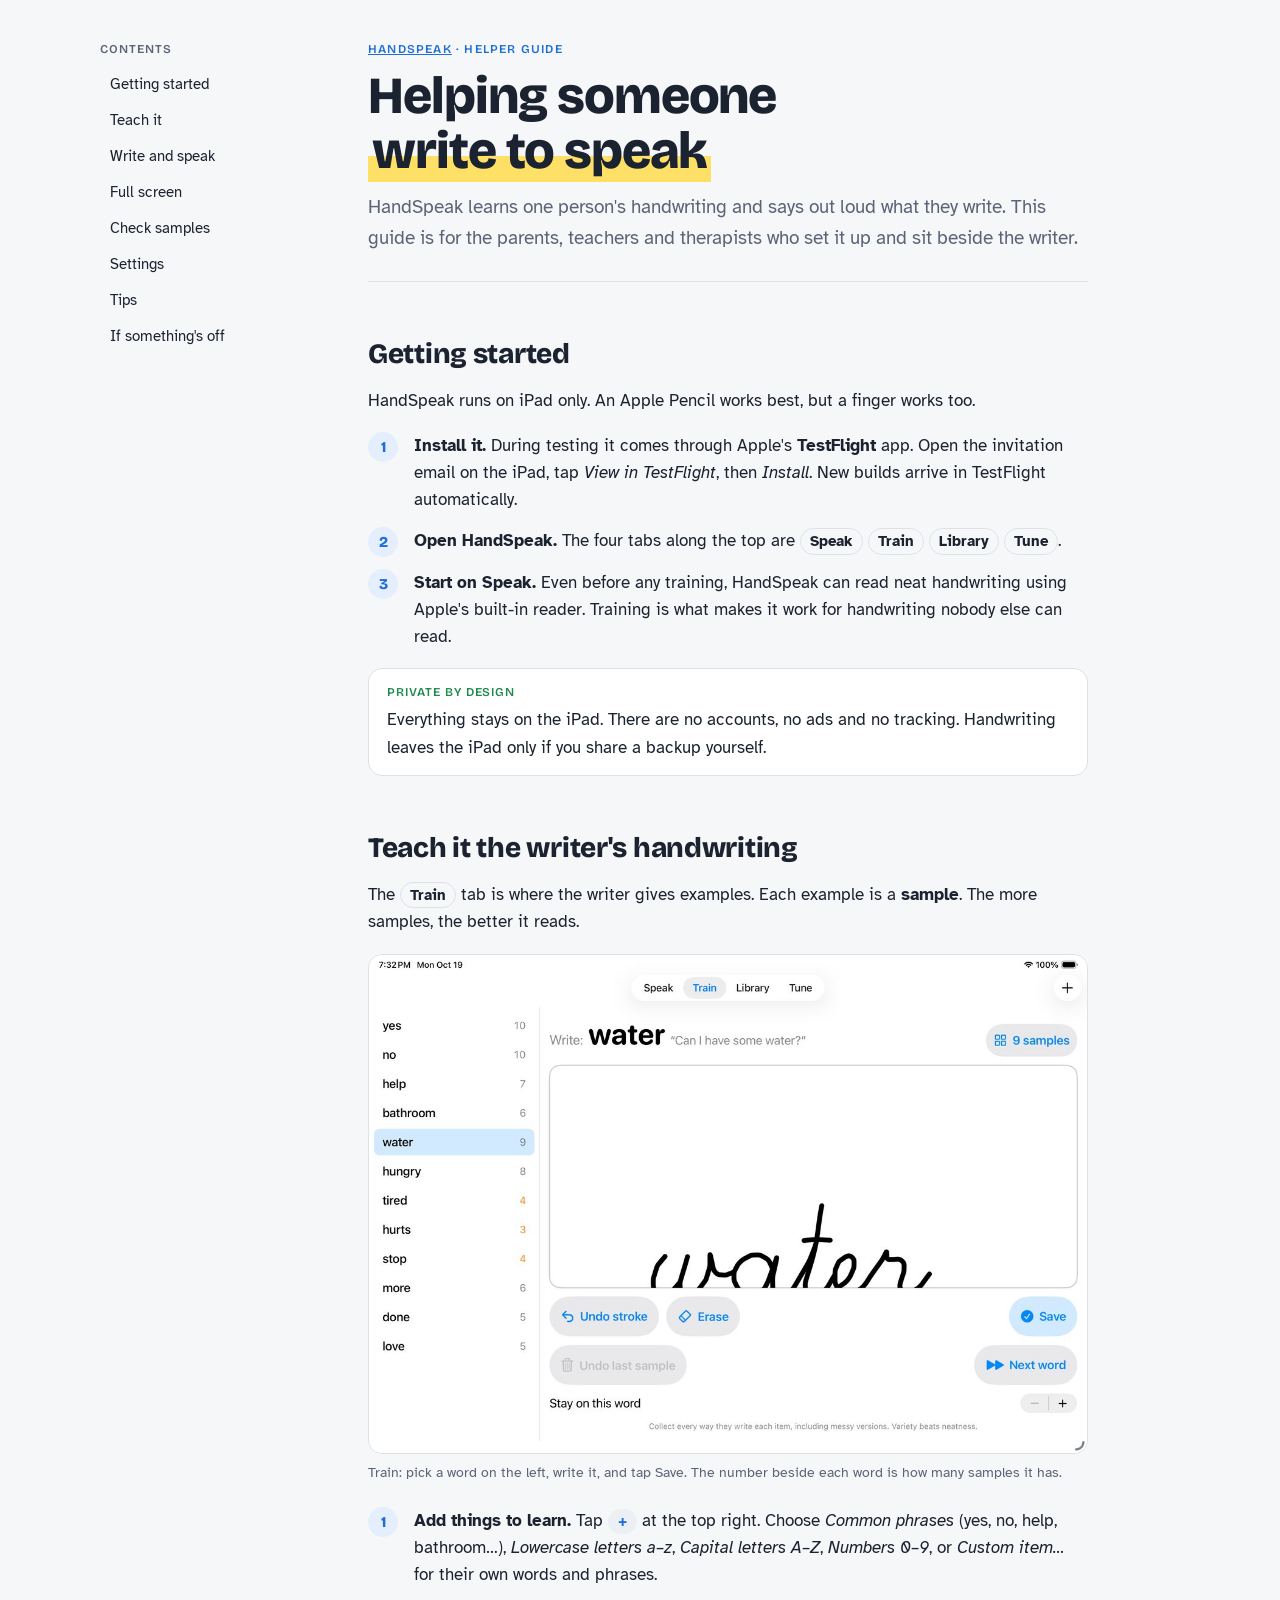
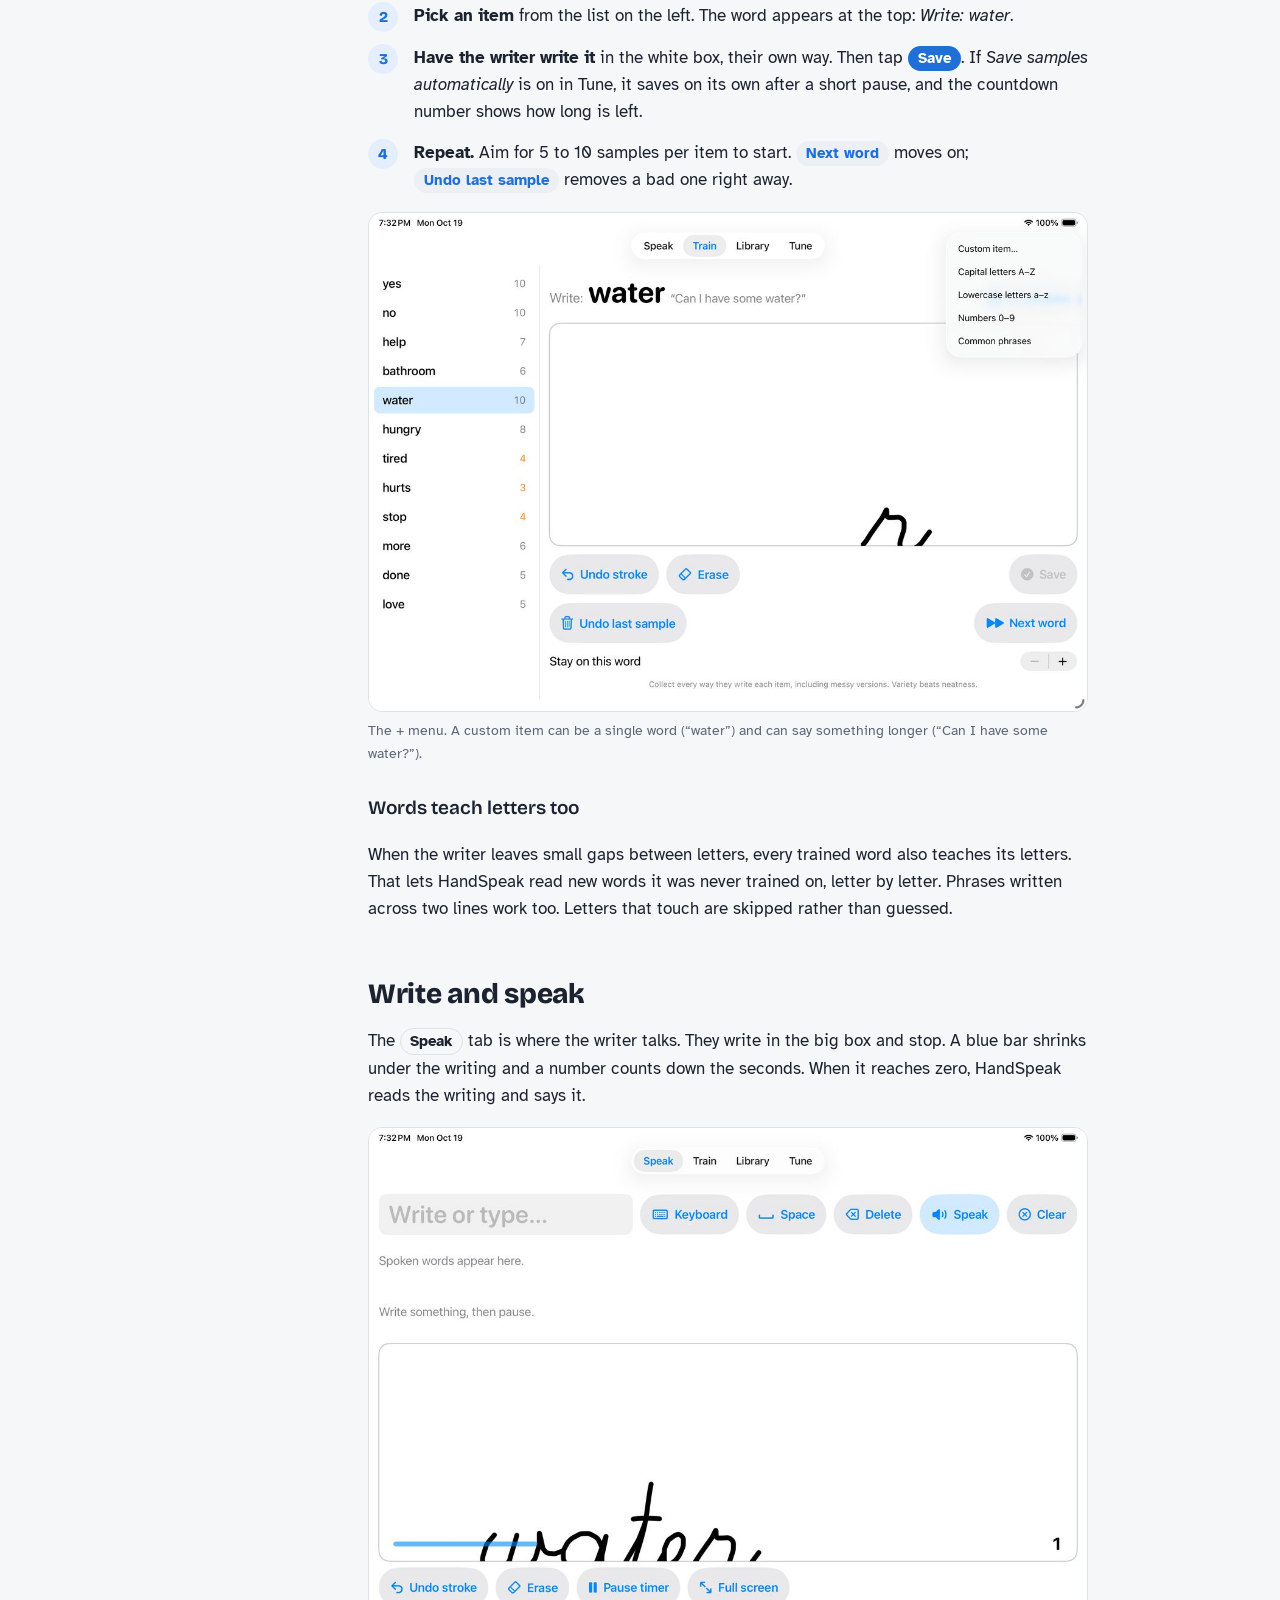
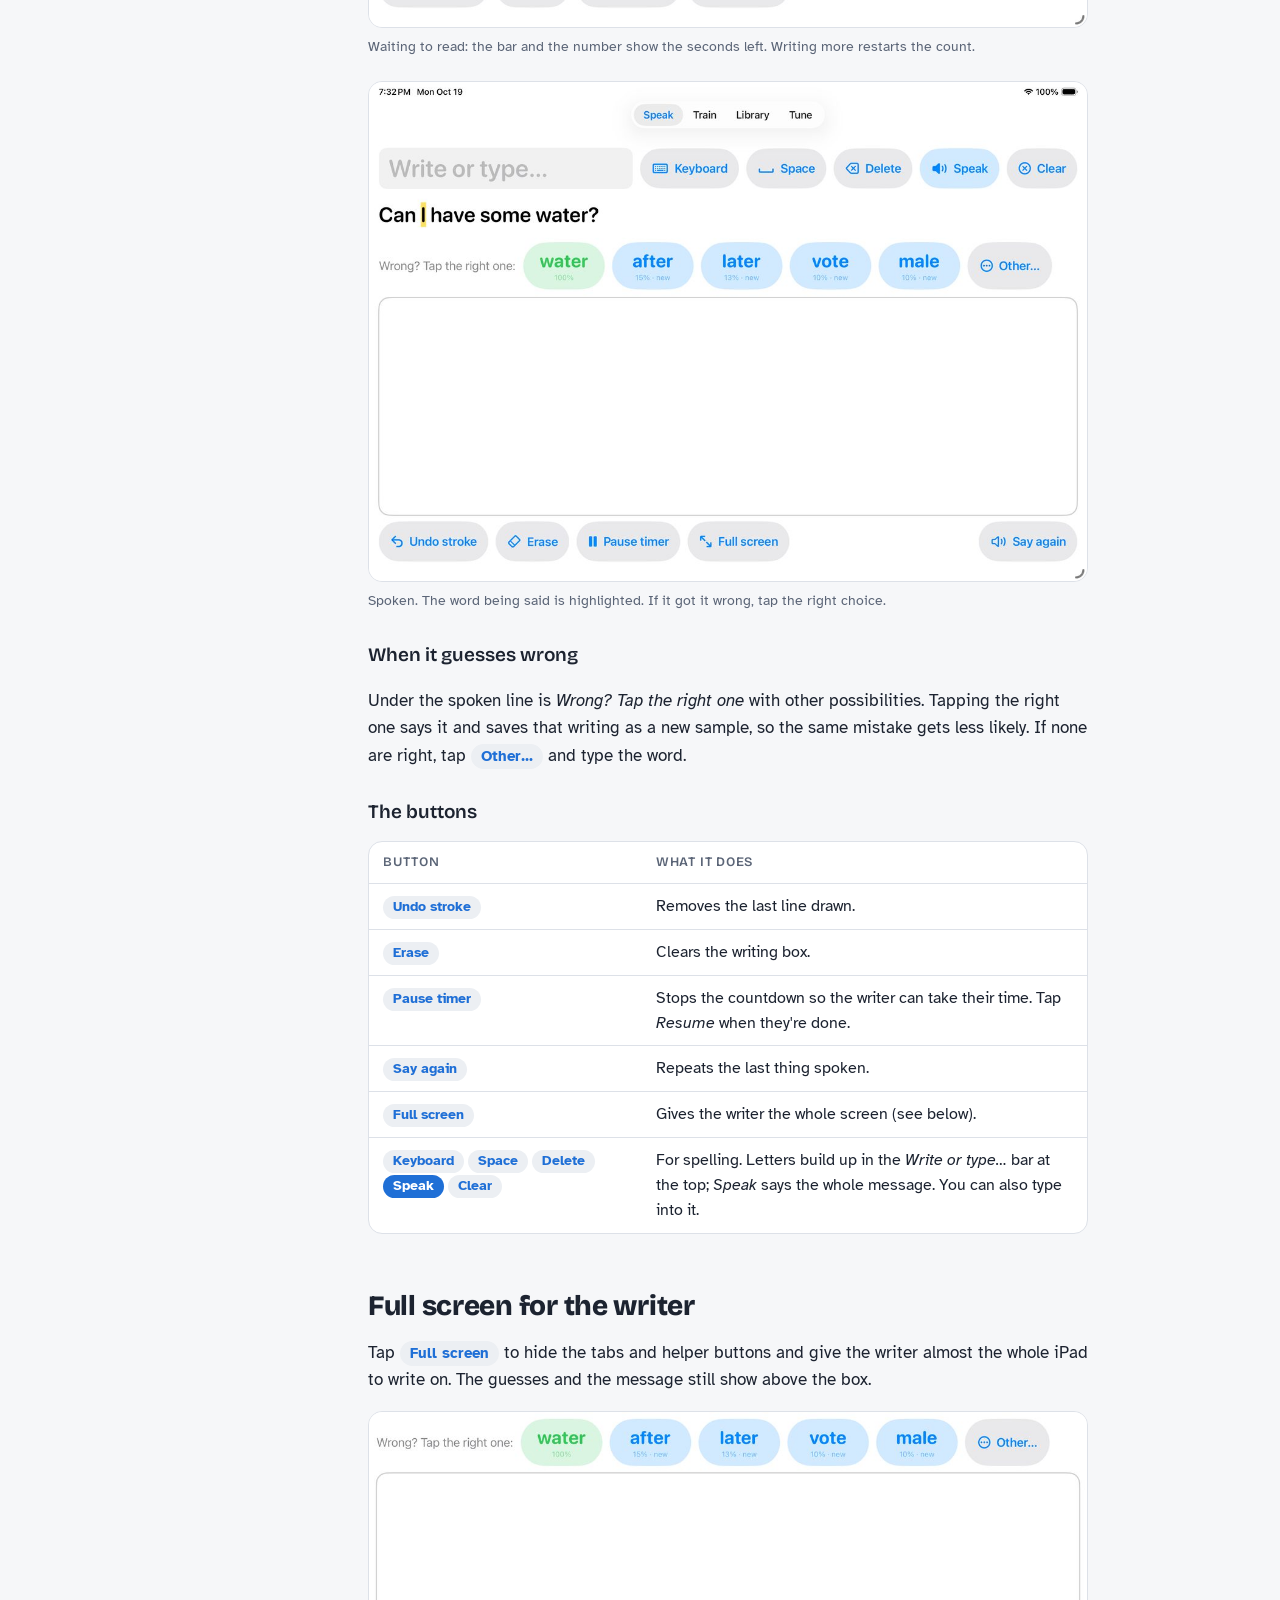
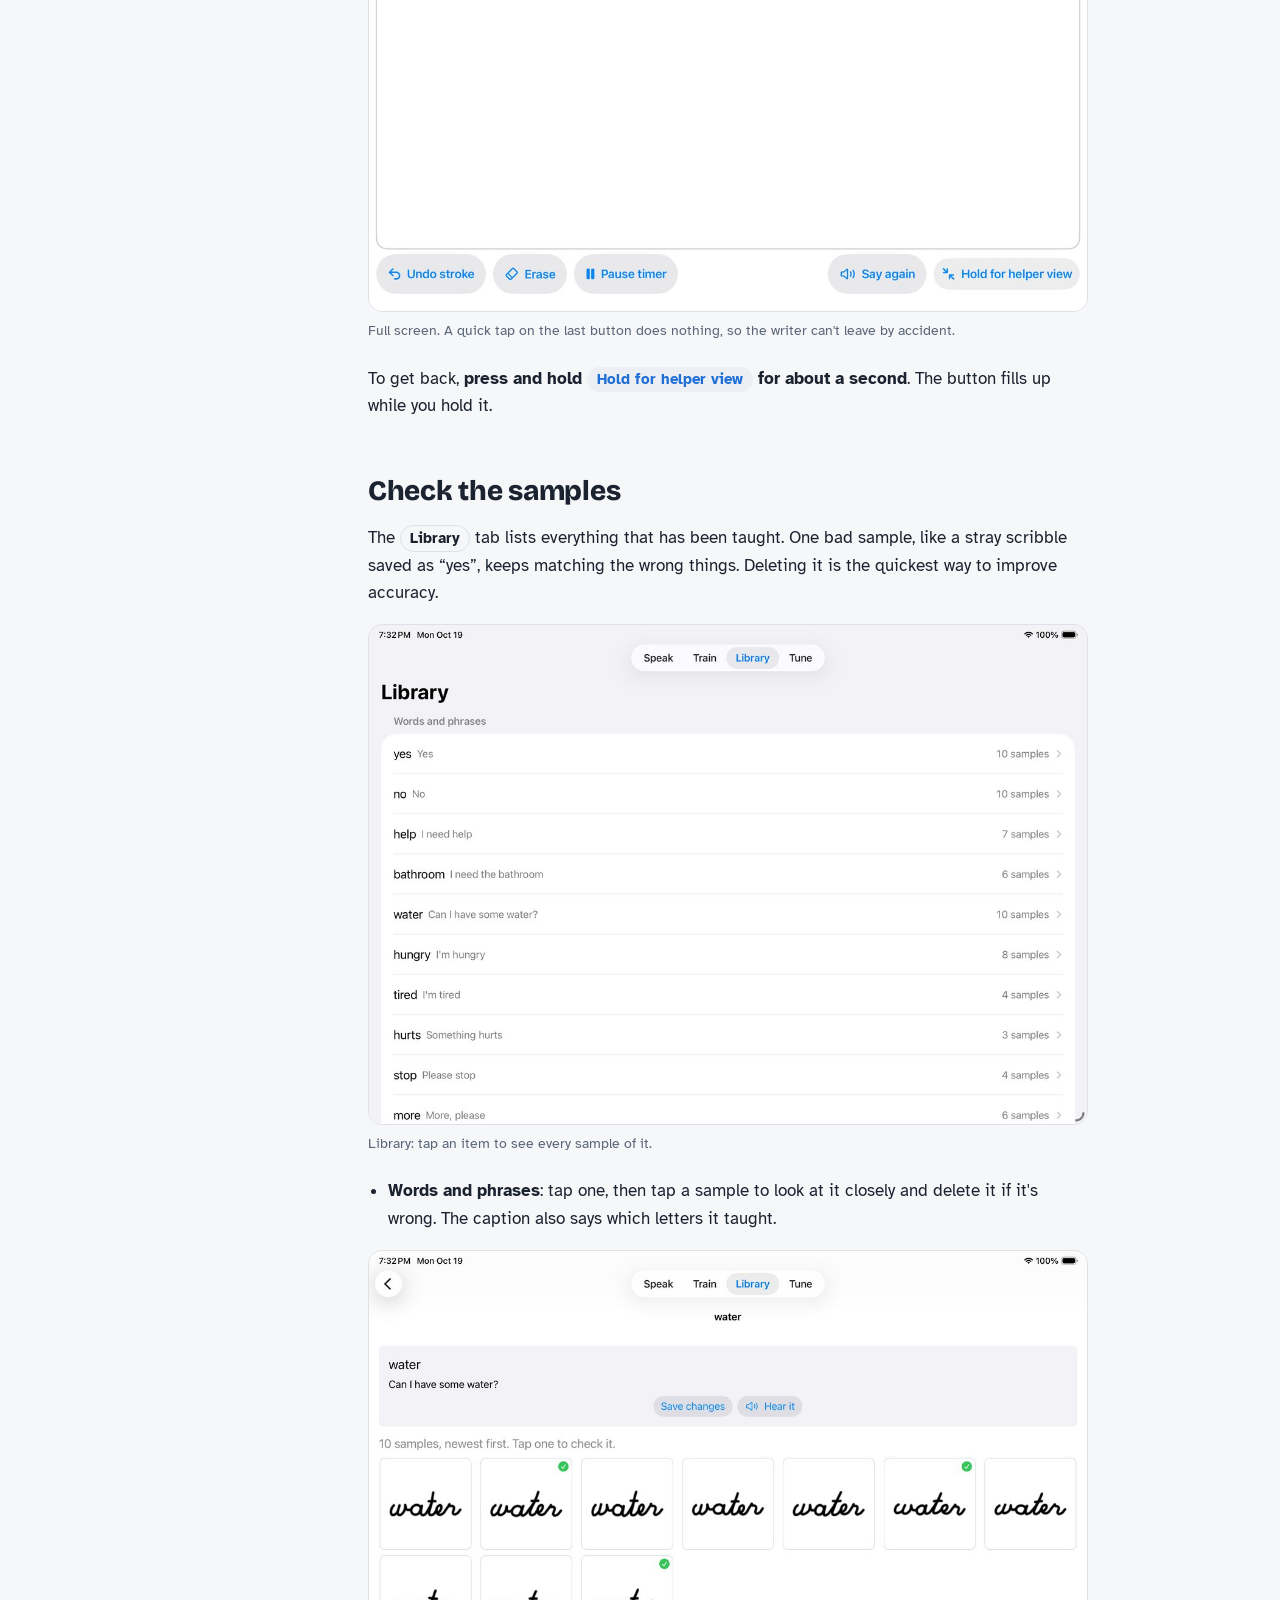
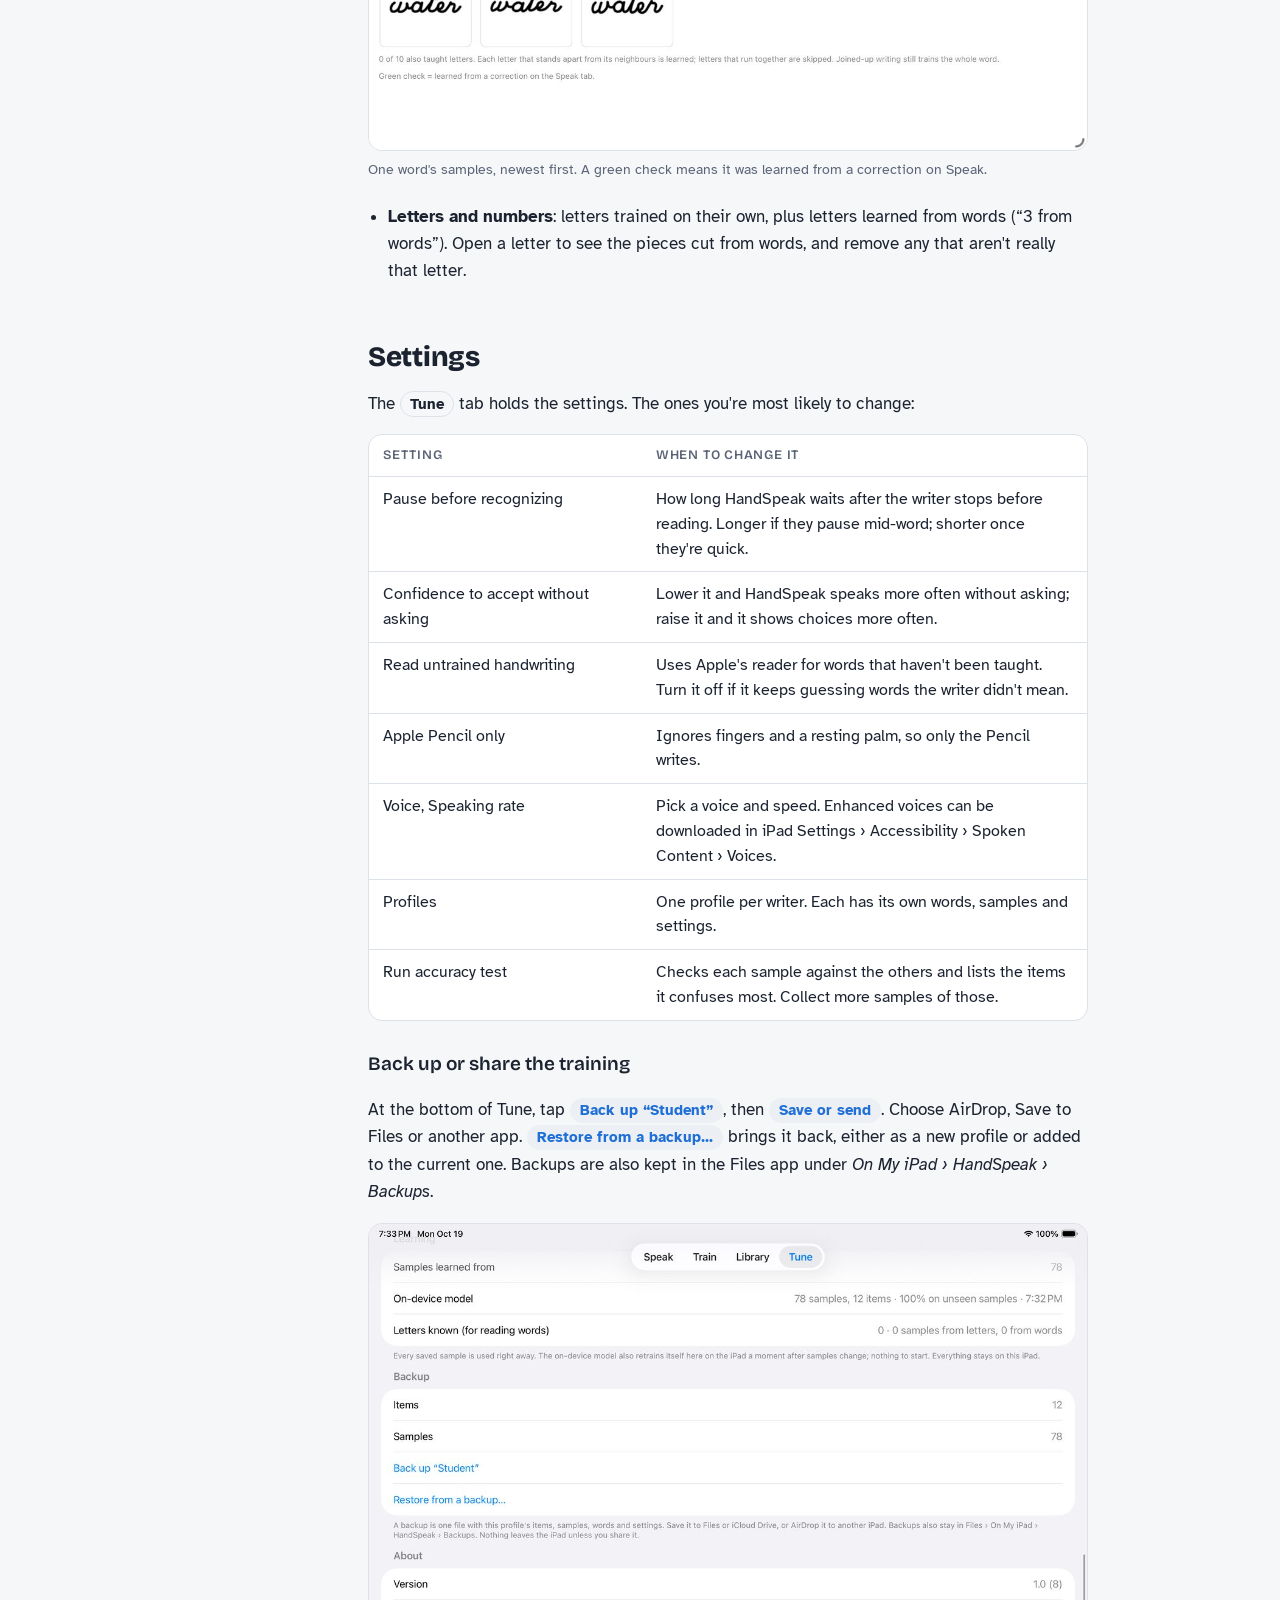
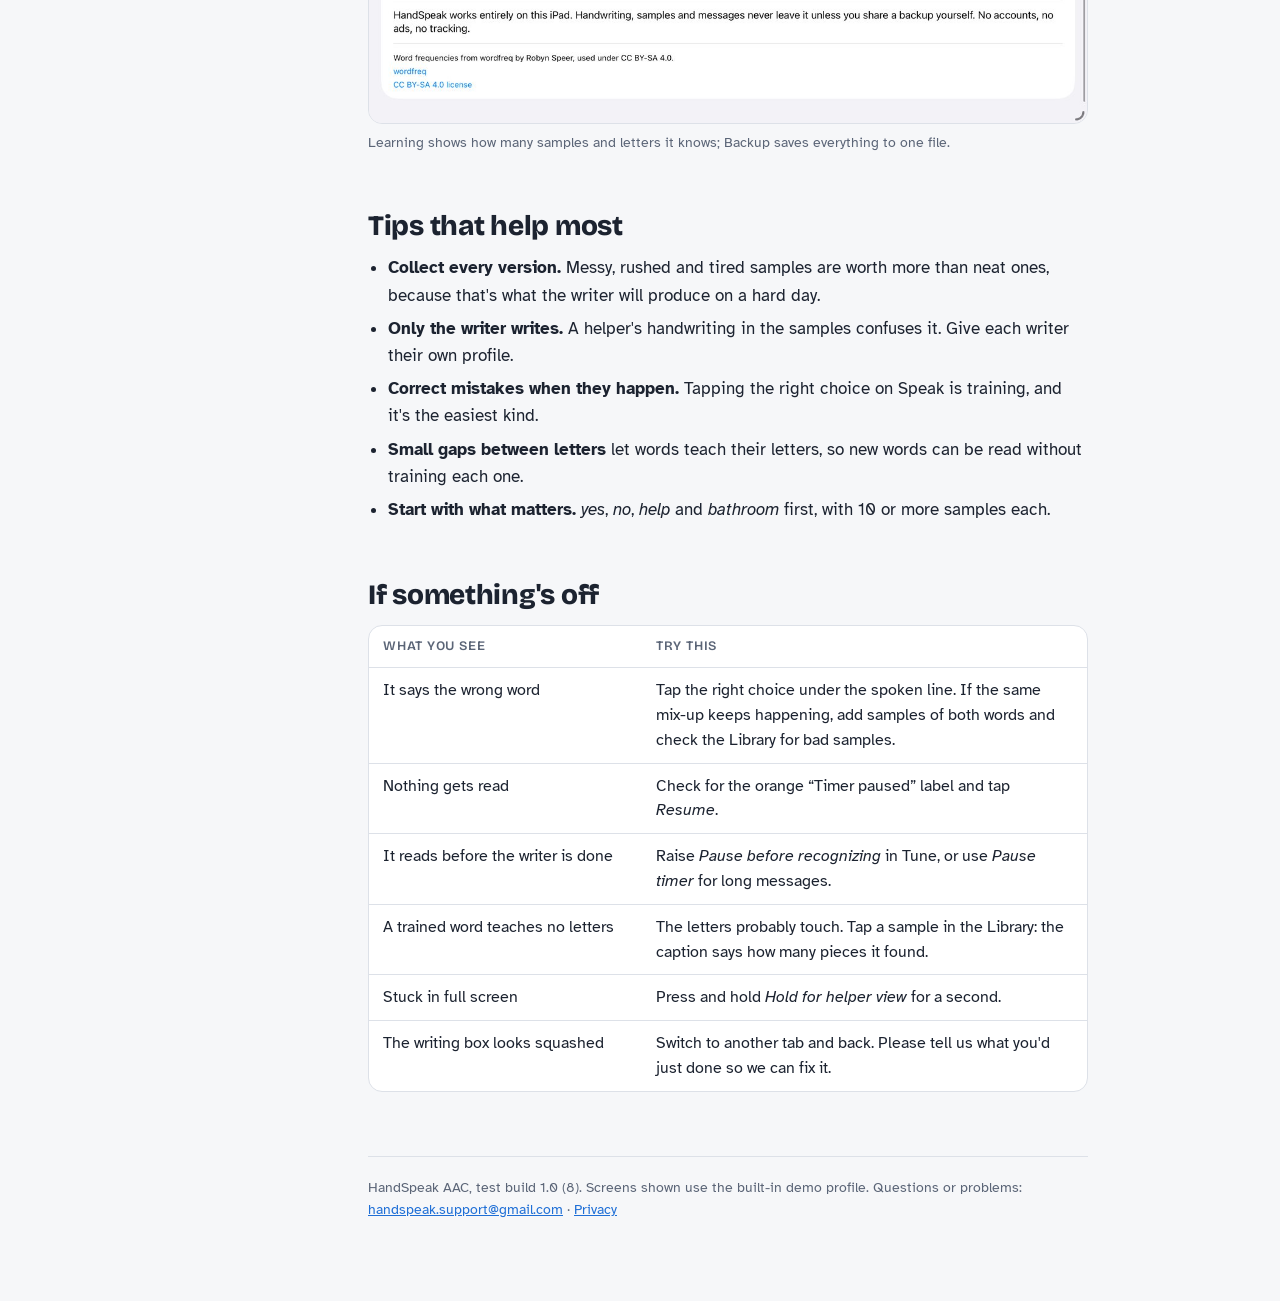
==== guide/index.html @ 8025aebe "Add the helper guide with screenshots Co-Authored-By: Claude Opus 5.5 <noreply@anthropic.com> Claude" ====
<!doctype html>
<html lang="en">
<head>
<meta charset="utf-8">
<meta name="viewport" content="width=device-width, initial-scale=1, viewport-fit=cover">
<title>HandSpeak Helper Guide</title>
<link rel="icon" href="../icon.png">
<link rel="preconnect" href="https://fonts.googleapis.com">
<link rel="preconnect" href="https://fonts.gstatic.com" crossorigin>
<link rel="stylesheet" href="https://fonts.googleapis.com/css2?family=Atkinson+Hyperlegible:ital,wght@0,400;0,700;1,400&family=Bricolage+Grotesque:opsz,wght@12..96,600;12..96,800&display=swap">
<style>
/* Layout: a single reading column with a sticky contents rail on wide screens; screenshots sit full-width inside the column. */
:root {
  --bg: #f6f7f9;
  --surface: #ffffff;
  --fg: #1c2330;
  --muted: #5b6577;
  --line: #dde1e8;
  --accent: #1f6fd6;          /* the app's blue */
  --accent-soft: #e4eefc;
  --mark: #ffe066;            /* the app's word highlight */
  --chip: #eceff3;
  --good: #1f8a4c;
  --font-display: "Bricolage Grotesque", "Avenir Next", system-ui, sans-serif;
  --font-body: "Atkinson Hyperlegible", "Verdana", system-ui, sans-serif;
  color-scheme: light;
}
@media (prefers-color-scheme: dark) {
  :root:not([data-theme="light"]) {
    --bg: #12161d; --surface: #1a2029; --fg: #e8ecf2; --muted: #9aa5b6; --line: #2c3442;
    --accent: #6aa8ff; --accent-soft: #1d2b40; --mark: #8a7414; --chip: #262e3a; --good: #5fcf8e;
    color-scheme: dark;
  }
}
:root[data-theme="dark"] {
  --bg: #12161d; --surface: #1a2029; --fg: #e8ecf2; --muted: #9aa5b6; --line: #2c3442;
  --accent: #6aa8ff; --accent-soft: #1d2b40; --mark: #8a7414; --chip: #262e3a; --good: #5fcf8e;
  color-scheme: dark;
}

*, *::before, *::after { box-sizing: border-box; }
img { max-width: 100%; }
body { margin: 0; background: var(--bg); color: var(--fg); font-family: var(--font-body); font-size: 17px; line-height: 1.6; }
.page { max-width: 1120px; margin: 0 auto; padding-inline: 20px; padding-block: 40px 80px;
  display: grid; grid-template-columns: 220px minmax(0, 1fr); gap: 48px; }
@media (max-width: 860px) { .page { grid-template-columns: minmax(0, 1fr); gap: 24px; padding-block: 24px 60px; } nav.toc { position: static !important; } }

nav.toc { position: sticky; top: calc(env(safe-area-inset-top, 0px) + 24px); align-self: start; font-size: 15px; }
nav.toc p { font-family: var(--font-display); font-weight: 600; text-transform: uppercase; letter-spacing: .08em; font-size: 12px; color: var(--muted); margin: 0 0 8px; }
nav.toc ol { list-style: none; margin: 0; padding: 0; display: grid; gap: 2px; }
nav.toc a { color: var(--fg); text-decoration: none; display: block; padding: 5px 10px; border-radius: 8px; }
nav.toc a:hover, nav.toc a:focus-visible { background: var(--accent-soft); color: var(--accent); outline: none; }
@media (max-width: 860px) { nav.toc ol { display: flex; flex-wrap: wrap; gap: 6px; } nav.toc a { background: var(--chip); } }

main { min-width: 0; max-width: 720px; }
header.hero { padding-bottom: 28px; border-bottom: 1px solid var(--line); margin-bottom: 8px; }
.eyebrow { font-family: var(--font-display); font-weight: 600; text-transform: uppercase; letter-spacing: .1em; font-size: 12px; color: var(--accent); margin: 0; }
h1 { font-family: var(--font-display); font-weight: 800; font-size: clamp(34px, 6vw, 52px); line-height: 1.05; letter-spacing: -0.02em; margin: 10px 0 14px; text-wrap: balance; }
h1 .hl { background: linear-gradient(transparent 58%, var(--mark) 58%); padding: 0 4px; }
.lede { font-size: 19px; color: var(--muted); margin: 0; max-width: 60ch; }
h2 { font-family: var(--font-display); font-weight: 800; font-size: 28px; line-height: 1.15; letter-spacing: -0.01em; margin: 56px 0 12px; text-wrap: balance; scroll-margin-top: 20px; }
h3 { font-family: var(--font-display); font-weight: 600; font-size: 19px; margin: 28px 0 6px; }
p, li { max-width: 66ch; }
a { color: var(--accent); }
strong { font-weight: 700; }

/* App buttons, drawn the way they look on the iPad */
.btn { display: inline-block; font-weight: 700; font-size: .9em; color: var(--accent); background: var(--chip); border-radius: 999px; padding: 1px 10px; white-space: nowrap; line-height: 1.5; }
.btn.blue { background: var(--accent); color: var(--surface); }
.tab { display: inline-block; font-weight: 700; font-size: .9em; border: 1.5px solid var(--line); border-radius: 999px; padding: 0 9px; white-space: nowrap; }

figure { margin: 18px 0 22px; }
figure img { display: block; width: 100%; height: auto; border-radius: 14px; border: 1px solid var(--line); background: var(--surface); }
figcaption { font-size: 14px; color: var(--muted); margin-top: 8px; }

ol.steps { counter-reset: s; list-style: none; padding: 0; margin: 14px 0; display: grid; gap: 14px; }
ol.steps > li { counter-increment: s; position: relative; padding-left: 46px; }
ol.steps > li::before { content: counter(s); position: absolute; left: 0; top: 0; width: 30px; height: 30px; border-radius: 50%;
  background: var(--accent-soft); color: var(--accent); font-family: var(--font-display); font-weight: 800; display: grid; place-items: center; font-size: 15px; }
ul.plain { padding-left: 20px; margin: 10px 0; display: grid; gap: 6px; }

.note { background: var(--surface); border: 1px solid var(--line); border-radius: 14px; padding: 14px 18px; margin: 18px 0; }
.note p { margin: 0; }
.note .label { font-family: var(--font-display); font-weight: 600; font-size: 12px; text-transform: uppercase; letter-spacing: .08em; color: var(--good); display: block; margin-bottom: 4px; }

.table-wrap { overflow-x: auto; margin: 14px 0; border: 1px solid var(--line); border-radius: 14px; background: var(--surface); }
table { border-collapse: collapse; width: 100%; font-size: 15.5px; }
th, td { text-align: left; vertical-align: top; padding: 10px 14px; border-bottom: 1px solid var(--line); }
tr:last-child td { border-bottom: 0; }
th { font-family: var(--font-display); font-weight: 600; font-size: 13px; text-transform: uppercase; letter-spacing: .06em; color: var(--muted); }
td:first-child { width: 38%; }

footer { margin-top: 64px; padding-top: 20px; border-top: 1px solid var(--line); color: var(--muted); font-size: 14px; }
@media (prefers-reduced-motion: no-preference) { html { scroll-behavior: smooth; } }
</style>
</head>
<body>

<div class="page">
  <nav class="toc" aria-label="Contents">
    <p>Contents</p>
    <ol>
      <li><a href="#start">Getting started</a></li>
      <li><a href="#train">Teach it</a></li>
      <li><a href="#speak">Write and speak</a></li>
      <li><a href="#fullscreen">Full screen</a></li>
      <li><a href="#library">Check samples</a></li>
      <li><a href="#tune">Settings</a></li>
      <li><a href="#tips">Tips</a></li>
      <li><a href="#help">If something's off</a></li>
    </ol>
  </nav>

  <main>
    <header class="hero">
      <p class="eyebrow"><a href="../index.html">HandSpeak</a> · Helper guide</p>
      <h1>Helping someone <span class="hl">write to speak</span></h1>
      <p class="lede">HandSpeak learns one person's handwriting and says out loud what they write. This guide is for the parents, teachers and therapists who set it up and sit beside the writer.</p>
    </header>

    <section id="start">
      <h2>Getting started</h2>
      <p>HandSpeak runs on iPad only. An Apple Pencil works best, but a finger works too.</p>
      <ol class="steps">
        <li><strong>Install it.</strong> During testing it comes through Apple's <strong>TestFlight</strong> app. Open the invitation email on the iPad, tap <em>View in TestFlight</em>, then <em>Install</em>. New builds arrive in TestFlight automatically.</li>
        <li><strong>Open HandSpeak.</strong> The four tabs along the top are <span class="tab">Speak</span> <span class="tab">Train</span> <span class="tab">Library</span> <span class="tab">Tune</span>.</li>
        <li><strong>Start on Speak.</strong> Even before any training, HandSpeak can read neat handwriting using Apple's built-in reader. Training is what makes it work for handwriting nobody else can read.</li>
      </ol>
      <div class="note"><span class="label">Private by design</span><p>Everything stays on the iPad. There are no accounts, no ads and no tracking. Handwriting leaves the iPad only if you share a backup yourself.</p></div>
    </section>

    <section id="train">
      <h2>Teach it the writer's handwriting</h2>
      <p>The <span class="tab">Train</span> tab is where the writer gives examples. Each example is a <strong>sample</strong>. The more samples, the better it reads.</p>
      <figure>
        <img src="img/train.jpg" alt="The Train tab: a list of words on the left with sample counts, and a writing area showing the word water written in cursive." width="1180" height="820">
        <figcaption>Train: pick a word on the left, write it, and tap Save. The number beside each word is how many samples it has.</figcaption>
      </figure>
      <ol class="steps">
        <li><strong>Add things to learn.</strong> Tap <span class="btn">+</span> at the top right. Choose <em>Common phrases</em> (yes, no, help, bathroom…), <em>Lowercase letters a–z</em>, <em>Capital letters A–Z</em>, <em>Numbers 0–9</em>, or <em>Custom item…</em> for their own words and phrases.</li>
        <li><strong>Pick an item</strong> from the list on the left. The word appears at the top: <em>Write: water</em>.</li>
        <li><strong>Have the writer write it</strong> in the white box, their own way. Then tap <span class="btn blue">Save</span>. If <em>Save samples automatically</em> is on in Tune, it saves on its own after a short pause, and the countdown number shows how long is left.</li>
        <li><strong>Repeat.</strong> Aim for 5 to 10 samples per item to start. <span class="btn">Next word</span> moves on; <span class="btn">Undo last sample</span> removes a bad one right away.</li>
      </ol>
      <figure>
        <img src="img/train-add.jpg" alt="The add menu open with Custom item, Capital letters, Lowercase letters, Numbers 0–9 and Common phrases." width="1180" height="820">
        <figcaption>The + menu. A custom item can be a single word (“water”) and can say something longer (“Can I have some water?”).</figcaption>
      </figure>
      <h3>Words teach letters too</h3>
      <p>When the writer leaves small gaps between letters, every trained word also teaches its letters. That lets HandSpeak read new words it was never trained on, letter by letter. Phrases written across two lines work too. Letters that touch are skipped rather than guessed.</p>
    </section>

    <section id="speak">
      <h2>Write and speak</h2>
      <p>The <span class="tab">Speak</span> tab is where the writer talks. They write in the big box and stop. A blue bar shrinks under the writing and a number counts down the seconds. When it reaches zero, HandSpeak reads the writing and says it.</p>
      <figure>
        <img src="img/speak-writing.jpg" alt="The Speak tab with the word water written in the box, a shrinking blue bar and the number 1 counting down." width="1180" height="820">
        <figcaption>Waiting to read: the bar and the number show the seconds left. Writing more restarts the count.</figcaption>
      </figure>
      <figure>
        <img src="img/speak-spoken.jpg" alt="After reading: Can I have some water? is shown with have highlighted as it is spoken, and a row of choices: water, after, later, vote, male, Other." width="1180" height="820">
        <figcaption>Spoken. The word being said is highlighted. If it got it wrong, tap the right choice.</figcaption>
      </figure>
      <h3>When it guesses wrong</h3>
      <p>Under the spoken line is <em>Wrong? Tap the right one</em> with other possibilities. Tapping the right one says it and saves that writing as a new sample, so the same mistake gets less likely. If none are right, tap <span class="btn">Other…</span> and type the word.</p>
      <h3>The buttons</h3>
      <div class="table-wrap">
        <table>
          <thead><tr><th>Button</th><th>What it does</th></tr></thead>
          <tbody>
            <tr><td><span class="btn">Undo stroke</span></td><td>Removes the last line drawn.</td></tr>
            <tr><td><span class="btn">Erase</span></td><td>Clears the writing box.</td></tr>
            <tr><td><span class="btn">Pause timer</span></td><td>Stops the countdown so the writer can take their time. Tap <em>Resume</em> when they're done.</td></tr>
            <tr><td><span class="btn">Say again</span></td><td>Repeats the last thing spoken.</td></tr>
            <tr><td><span class="btn">Full screen</span></td><td>Gives the writer the whole screen (see below).</td></tr>
            <tr><td><span class="btn">Keyboard</span> <span class="btn">Space</span> <span class="btn">Delete</span> <span class="btn blue">Speak</span> <span class="btn">Clear</span></td><td>For spelling. Letters build up in the <em>Write or type…</em> bar at the top; <em>Speak</em> says the whole message. You can also type into it.</td></tr>
          </tbody>
        </table>
      </div>
    </section>

    <section id="fullscreen">
      <h2>Full screen for the writer</h2>
      <p>Tap <span class="btn">Full screen</span> to hide the tabs and helper buttons and give the writer almost the whole iPad to write on. The guesses and the message still show above the box.</p>
      <figure>
        <img src="img/full-screen.jpg" alt="Full screen: a large empty writing area with Undo stroke, Erase, Pause timer, Say again and Hold for helper view buttons below." width="1180" height="820">
        <figcaption>Full screen. A quick tap on the last button does nothing, so the writer can't leave by accident.</figcaption>
      </figure>
      <p>To get back, <strong>press and hold <span class="btn">Hold for helper view</span> for about a second</strong>. The button fills up while you hold it.</p>
    </section>

    <section id="library">
      <h2>Check the samples</h2>
      <p>The <span class="tab">Library</span> tab lists everything that has been taught. One bad sample, like a stray scribble saved as “yes”, keeps matching the wrong things. Deleting it is the quickest way to improve accuracy.</p>
      <figure>
        <img src="img/library.jpg" alt="The Library tab listing words and phrases with their sample counts." width="1180" height="820">
        <figcaption>Library: tap an item to see every sample of it.</figcaption>
      </figure>
      <ul class="plain">
        <li><strong>Words and phrases</strong>: tap one, then tap a sample to look at it closely and delete it if it's wrong. The caption also says which letters it taught.</li>
      </ul>
      <figure>
        <img src="img/library-word.jpg" alt="The samples of water: nine handwritten copies in a grid, two marked with a green check." width="1180" height="820">
        <figcaption>One word's samples, newest first. A green check means it was learned from a correction on Speak.</figcaption>
      </figure>
      <ul class="plain">
        <li><strong>Letters and numbers</strong>: letters trained on their own, plus letters learned from words (“3 from words”). Open a letter to see the pieces cut from words, and remove any that aren't really that letter.</li>
      </ul>
    </section>

    <section id="tune">
      <h2>Settings</h2>
      <p>The <span class="tab">Tune</span> tab holds the settings. The ones you're most likely to change:</p>
      <div class="table-wrap">
        <table>
          <thead><tr><th>Setting</th><th>When to change it</th></tr></thead>
          <tbody>
            <tr><td>Pause before recognizing</td><td>How long HandSpeak waits after the writer stops before reading. Longer if they pause mid-word; shorter once they're quick.</td></tr>
            <tr><td>Confidence to accept without asking</td><td>Lower it and HandSpeak speaks more often without asking; raise it and it shows choices more often.</td></tr>
            <tr><td>Read untrained handwriting</td><td>Uses Apple's reader for words that haven't been taught. Turn it off if it keeps guessing words the writer didn't mean.</td></tr>
            <tr><td>Apple Pencil only</td><td>Ignores fingers and a resting palm, so only the Pencil writes.</td></tr>
            <tr><td>Voice, Speaking rate</td><td>Pick a voice and speed. Enhanced voices can be downloaded in iPad Settings › Accessibility › Spoken Content › Voices.</td></tr>
            <tr><td>Profiles</td><td>One profile per writer. Each has its own words, samples and settings.</td></tr>
            <tr><td>Run accuracy test</td><td>Checks each sample against the others and lists the items it confuses most. Collect more samples of those.</td></tr>
          </tbody>
        </table>
      </div>
      <h3>Back up or share the training</h3>
      <p>At the bottom of Tune, tap <span class="btn">Back up “Student”</span>, then <span class="btn">Save or send</span>. Choose AirDrop, Save to Files or another app. <span class="btn">Restore from a backup…</span> brings it back, either as a new profile or added to the current one. Backups are also kept in the Files app under <em>On My iPad › HandSpeak › Backups</em>.</p>
      <figure>
        <img src="img/tune-backup.jpg" alt="The Tune tab scrolled to Learning, Backup and About sections, with Back up Student and Restore from a backup." width="1180" height="820">
        <figcaption>Learning shows how many samples and letters it knows; Backup saves everything to one file.</figcaption>
      </figure>
    </section>

    <section id="tips">
      <h2>Tips that help most</h2>
      <ul class="plain">
        <li><strong>Collect every version.</strong> Messy, rushed and tired samples are worth more than neat ones, because that's what the writer will produce on a hard day.</li>
        <li><strong>Only the writer writes.</strong> A helper's handwriting in the samples confuses it. Give each writer their own profile.</li>
        <li><strong>Correct mistakes when they happen.</strong> Tapping the right choice on Speak is training, and it's the easiest kind.</li>
        <li><strong>Small gaps between letters</strong> let words teach their letters, so new words can be read without training each one.</li>
        <li><strong>Start with what matters.</strong> <em>yes</em>, <em>no</em>, <em>help</em> and <em>bathroom</em> first, with 10 or more samples each.</li>
      </ul>
    </section>

    <section id="help">
      <h2>If something's off</h2>
      <div class="table-wrap">
        <table>
          <thead><tr><th>What you see</th><th>Try this</th></tr></thead>
          <tbody>
            <tr><td>It says the wrong word</td><td>Tap the right choice under the spoken line. If the same mix-up keeps happening, add samples of both words and check the Library for bad samples.</td></tr>
            <tr><td>Nothing gets read</td><td>Check for the orange “Timer paused” label and tap <em>Resume</em>.</td></tr>
            <tr><td>It reads before the writer is done</td><td>Raise <em>Pause before recognizing</em> in Tune, or use <em>Pause timer</em> for long messages.</td></tr>
            <tr><td>A trained word teaches no letters</td><td>The letters probably touch. Tap a sample in the Library: the caption says how many pieces it found.</td></tr>
            <tr><td>Stuck in full screen</td><td>Press and hold <em>Hold for helper view</em> for a second.</td></tr>
            <tr><td>The writing box looks squashed</td><td>Switch to another tab and back. Please tell us what you'd just done so we can fix it.</td></tr>
          </tbody>
        </table>
      </div>
    </section>

    <footer>
      HandSpeak AAC, test build 1.0 (8). Screens shown use the built-in demo profile. Questions or problems: <a href="mailto:handspeak.support@gmail.com">handspeak.support@gmail.com</a> · <a href="../privacy.html">Privacy</a>
    </footer>
  </main>
</div>

</body>
</html>
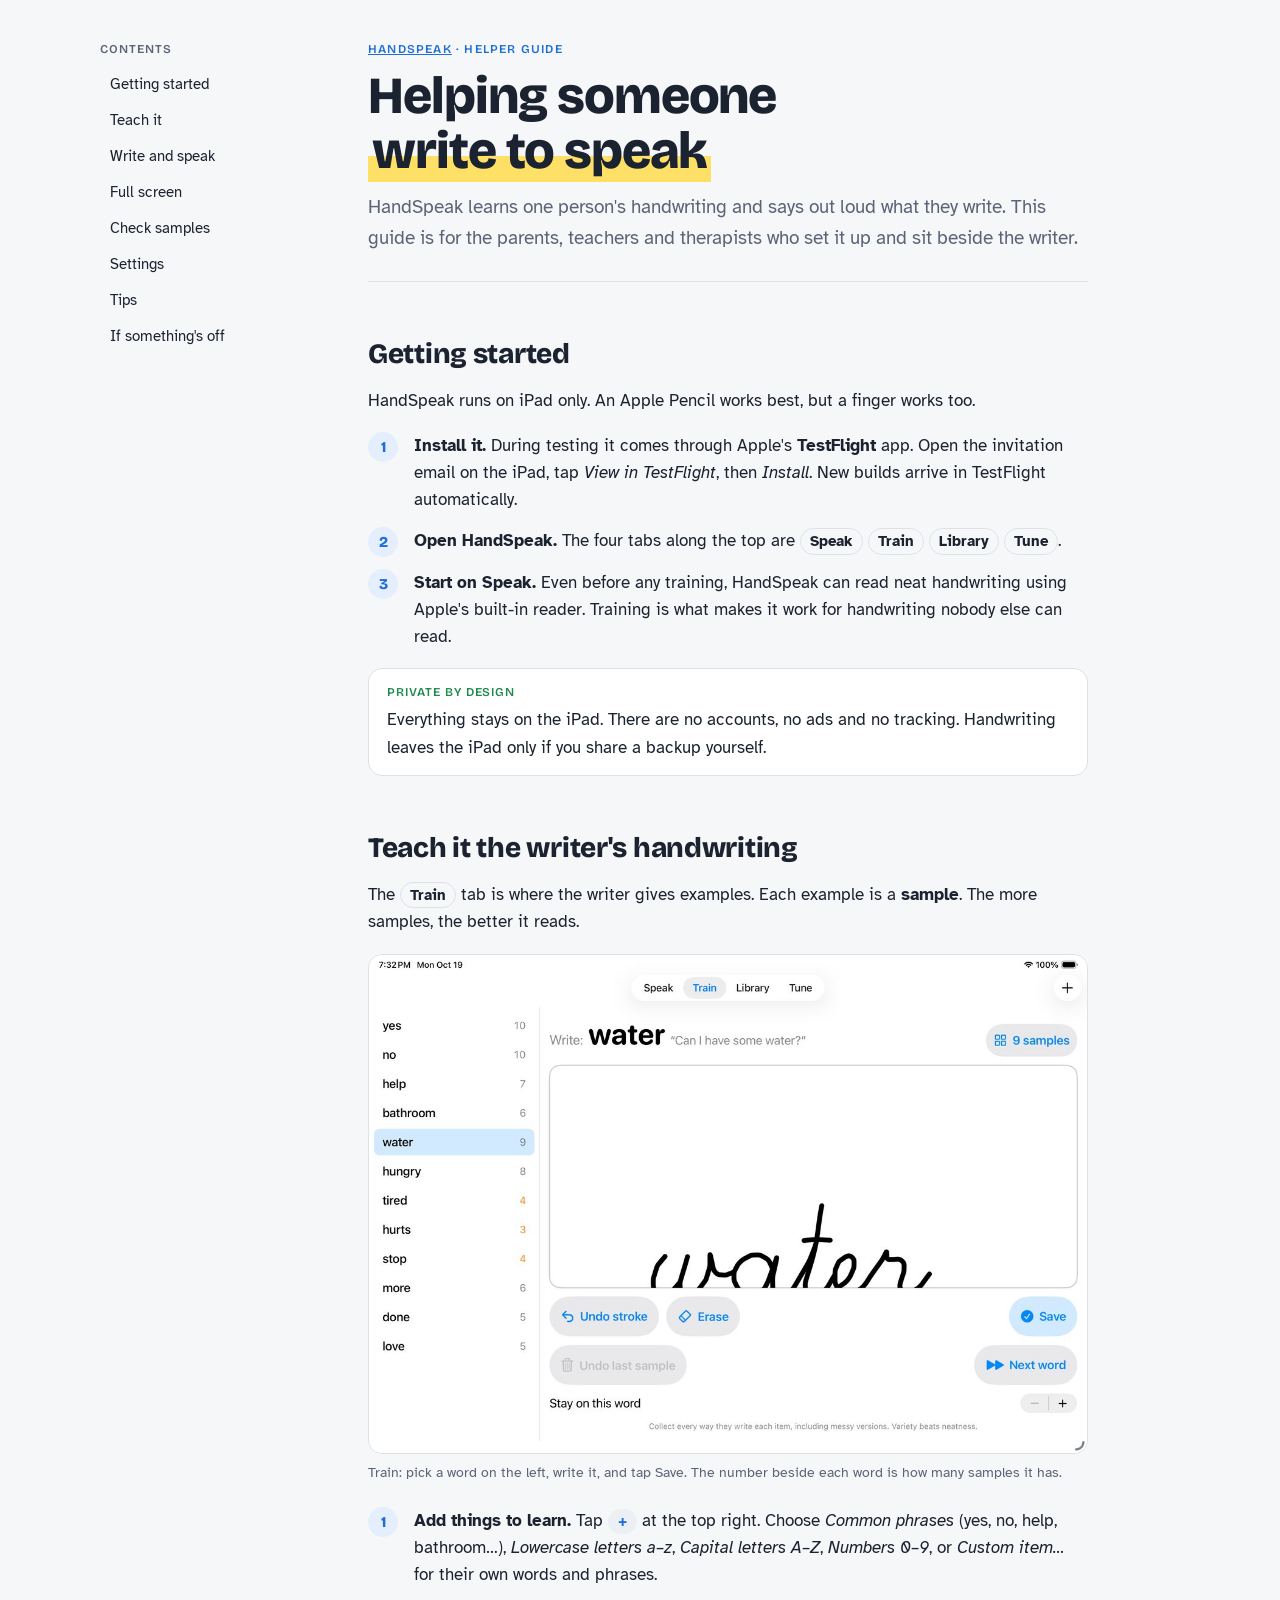
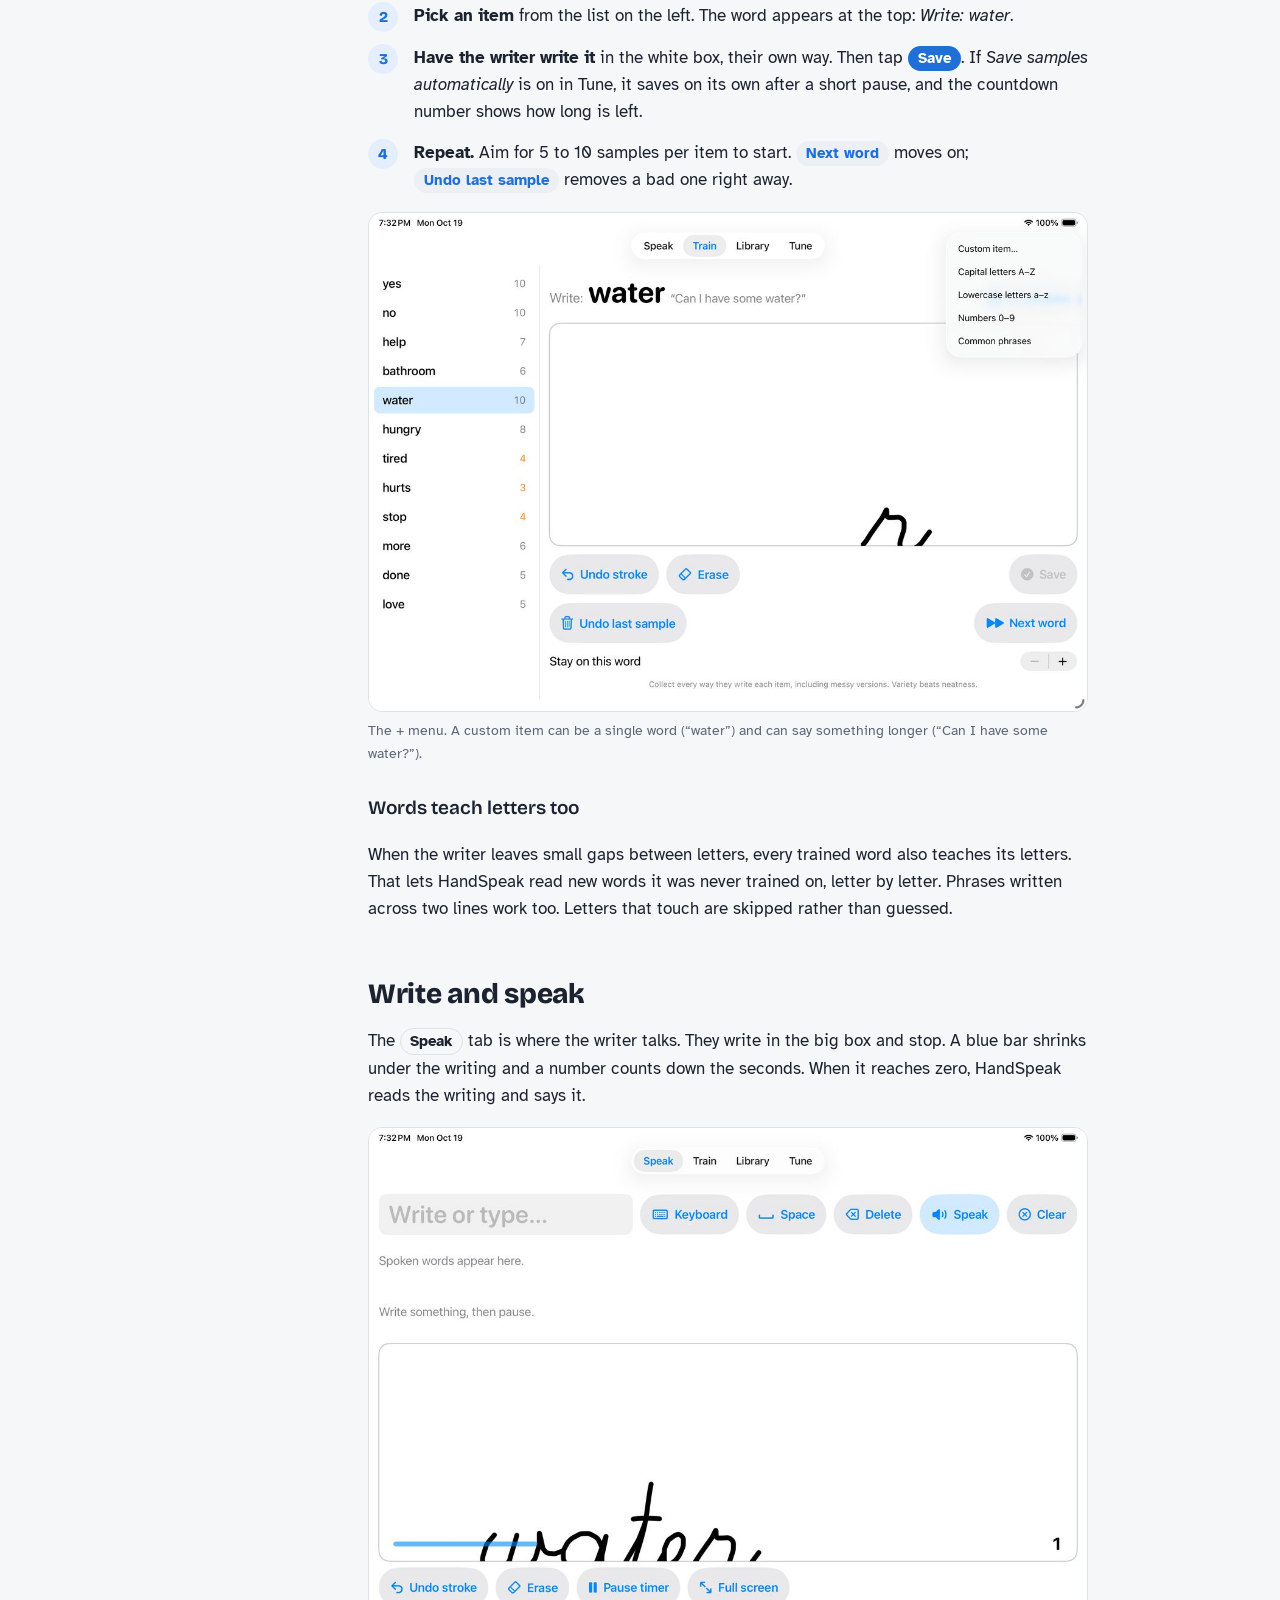
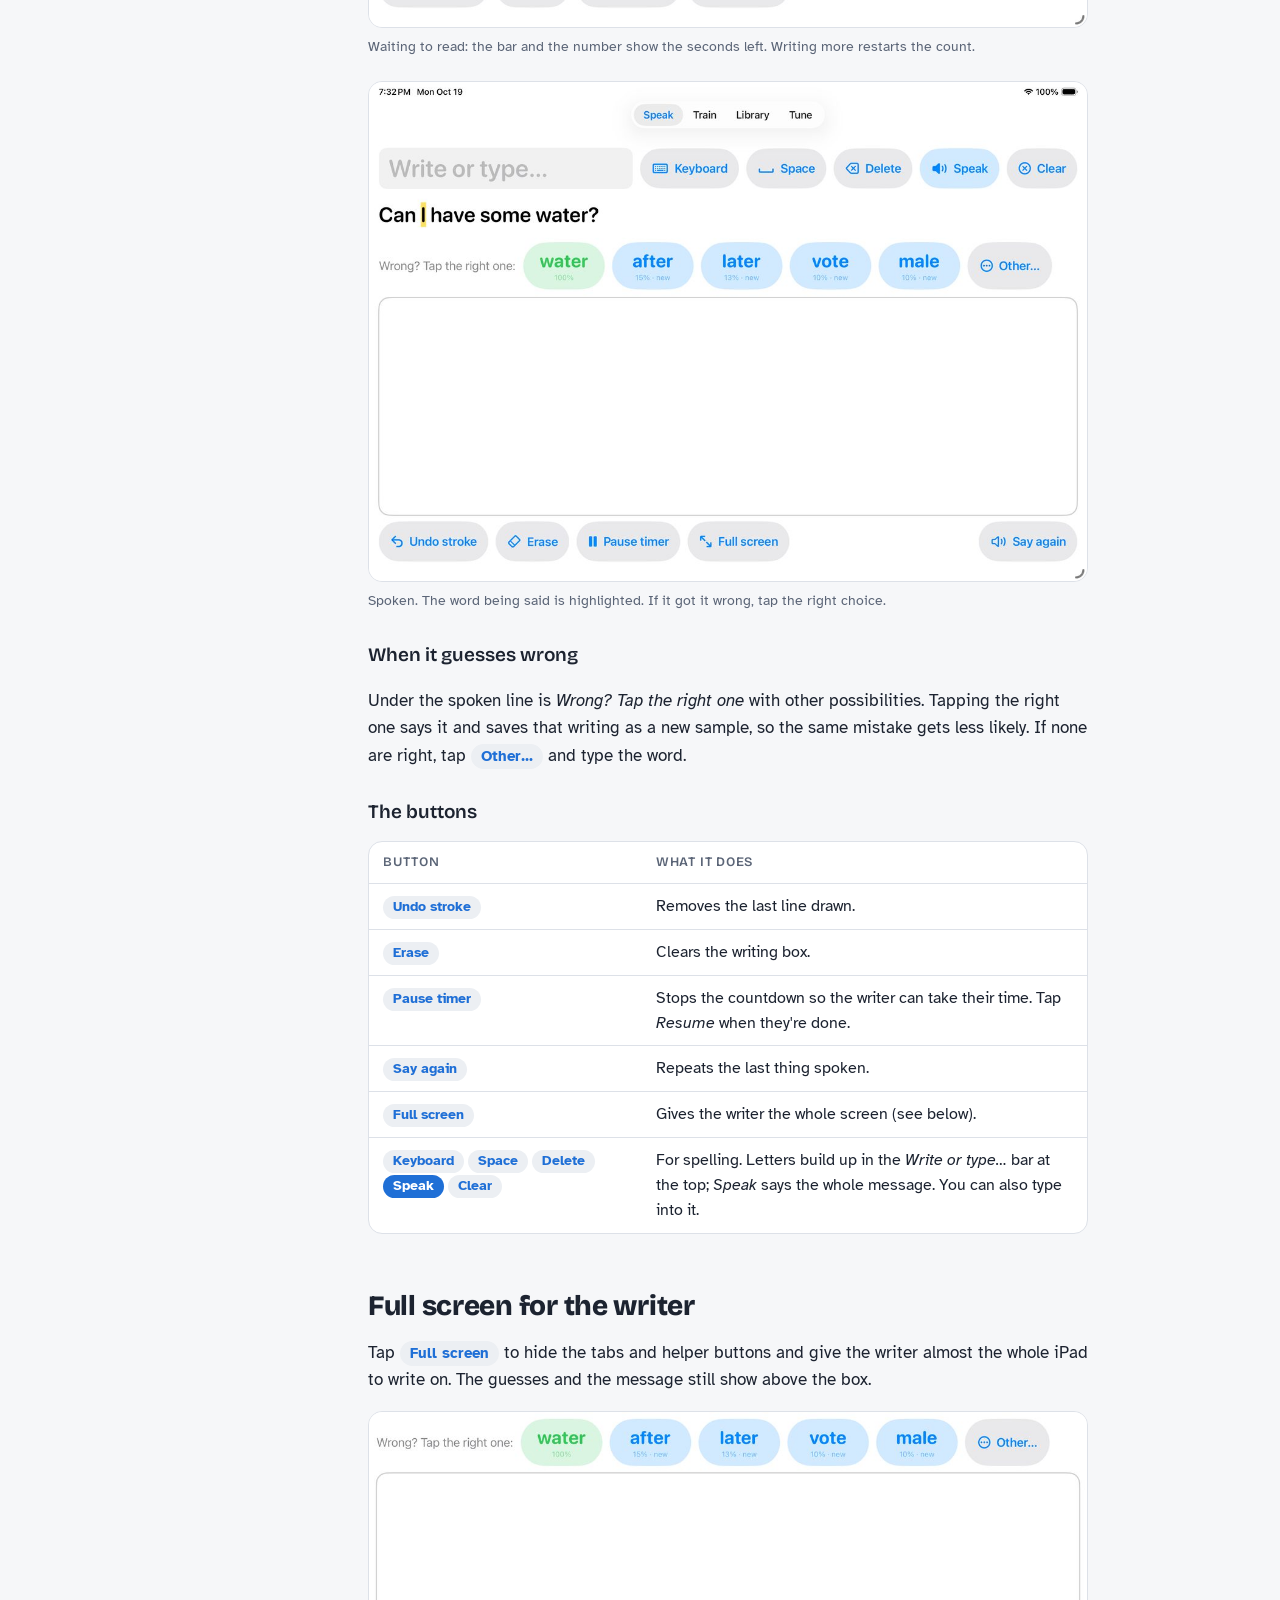
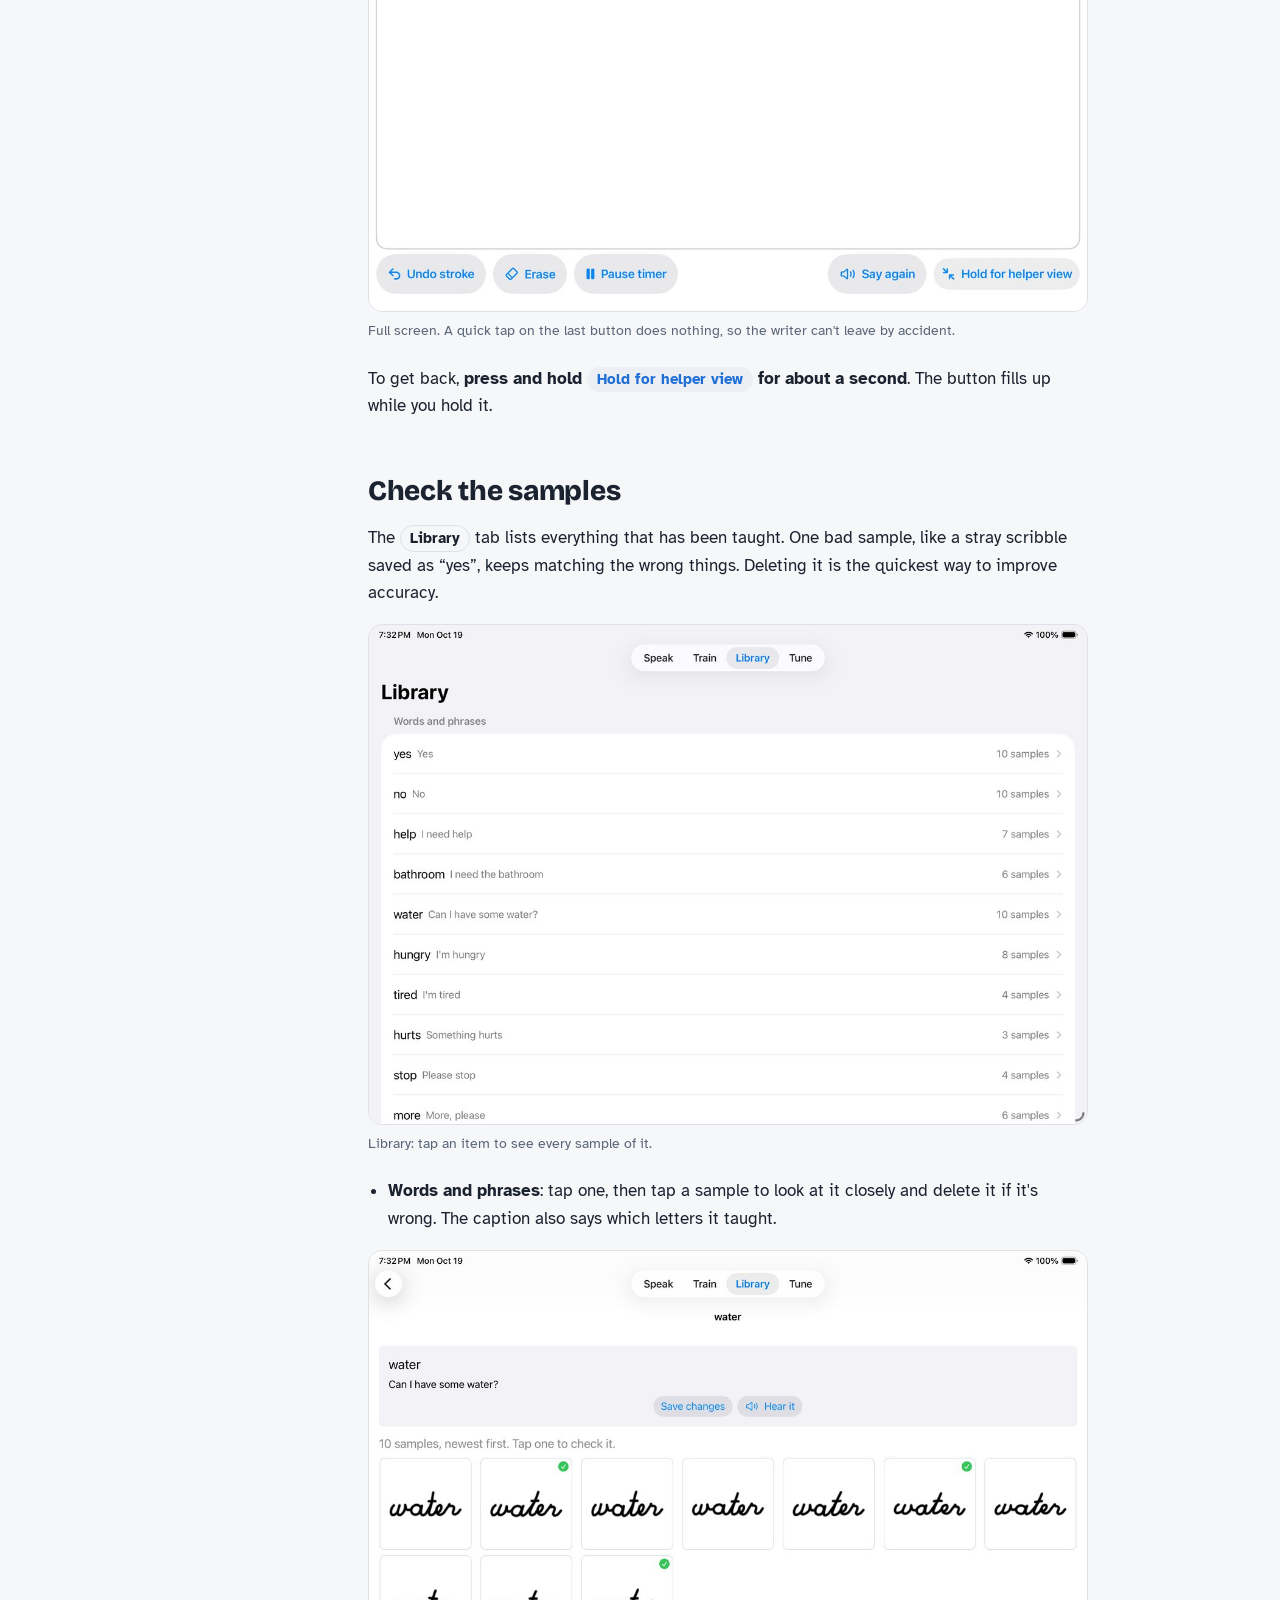
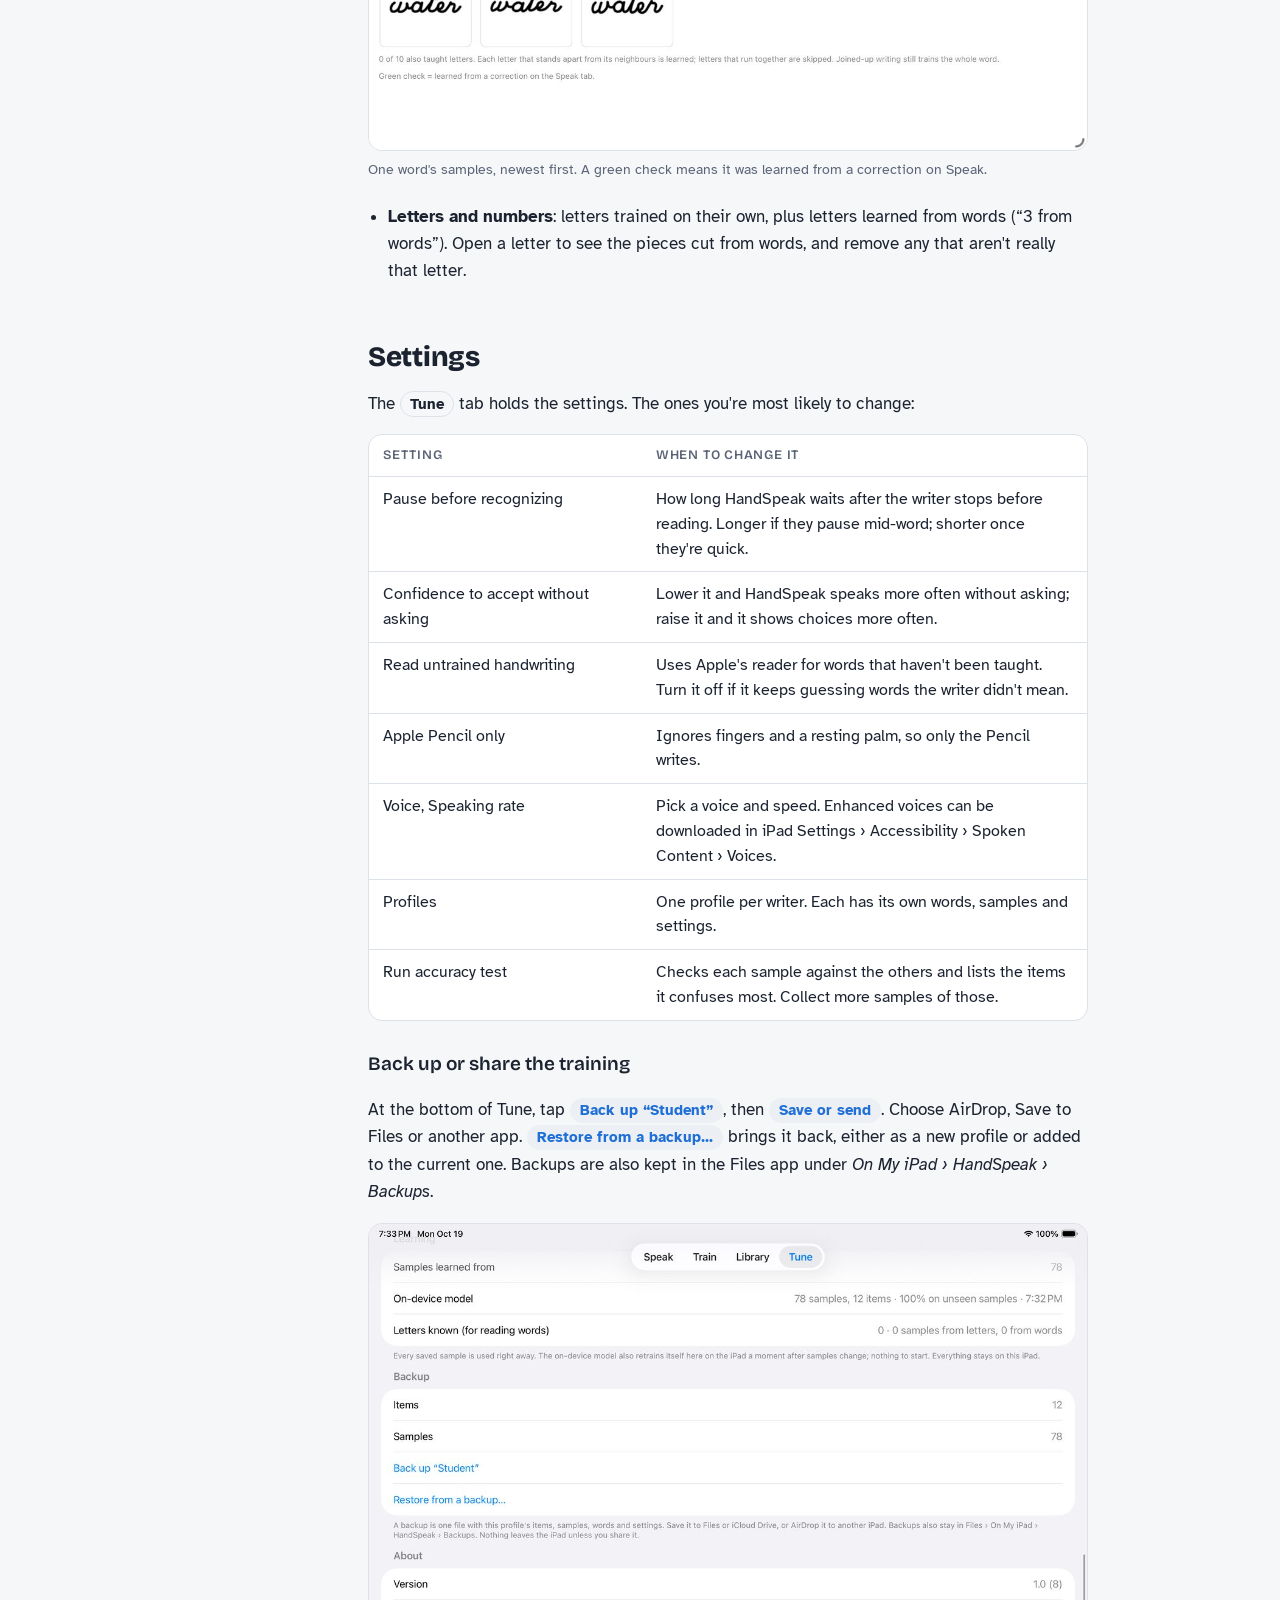
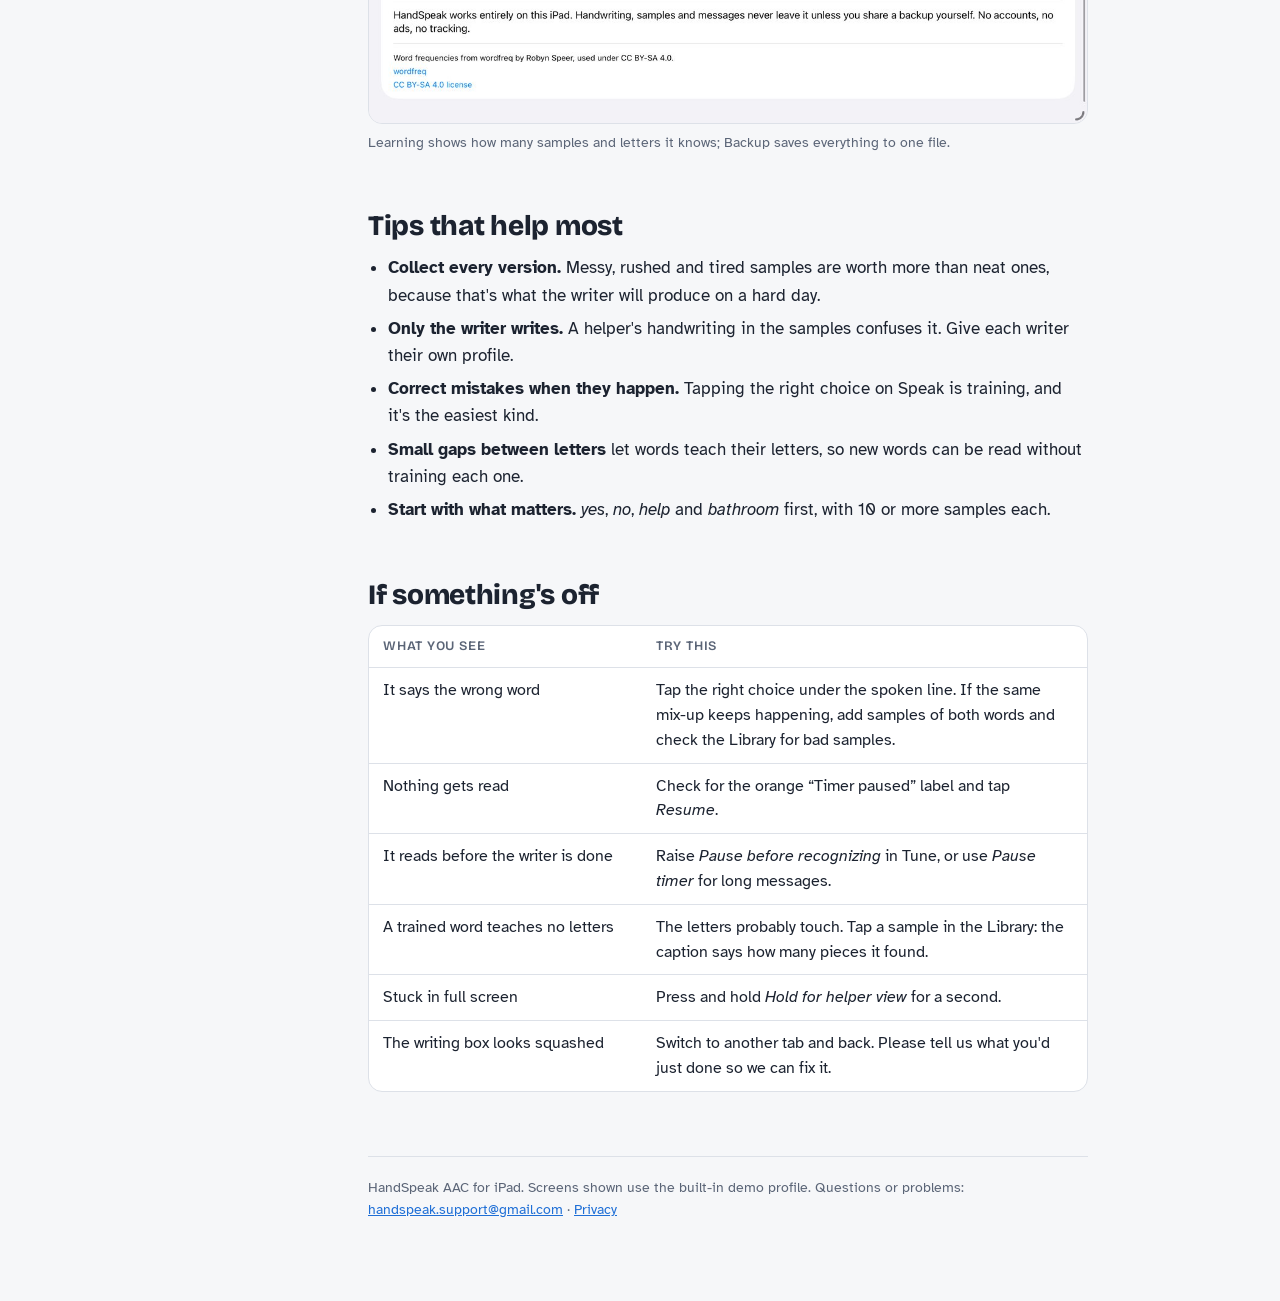
==== commit e291ed7e: "Guide footer: drop the build number Co-Authored-By: Claude Opus 5.5 <noreply@anthropic.com> Claude-S" ====
--- a/guide/index.html
+++ b/guide/index.html
@@ -262,7 +262,7 @@
     </section>
 
     <footer>
-      HandSpeak AAC, test build 1.0 (8). Screens shown use the built-in demo profile. Questions or problems: <a href="mailto:handspeak.support@gmail.com">handspeak.support@gmail.com</a> · <a href="../privacy.html">Privacy</a>
+      HandSpeak AAC for iPad. Screens shown use the built-in demo profile. Questions or problems: <a href="mailto:handspeak.support@gmail.com">handspeak.support@gmail.com</a> · <a href="../privacy.html">Privacy</a>
     </footer>
   </main>
 </div>
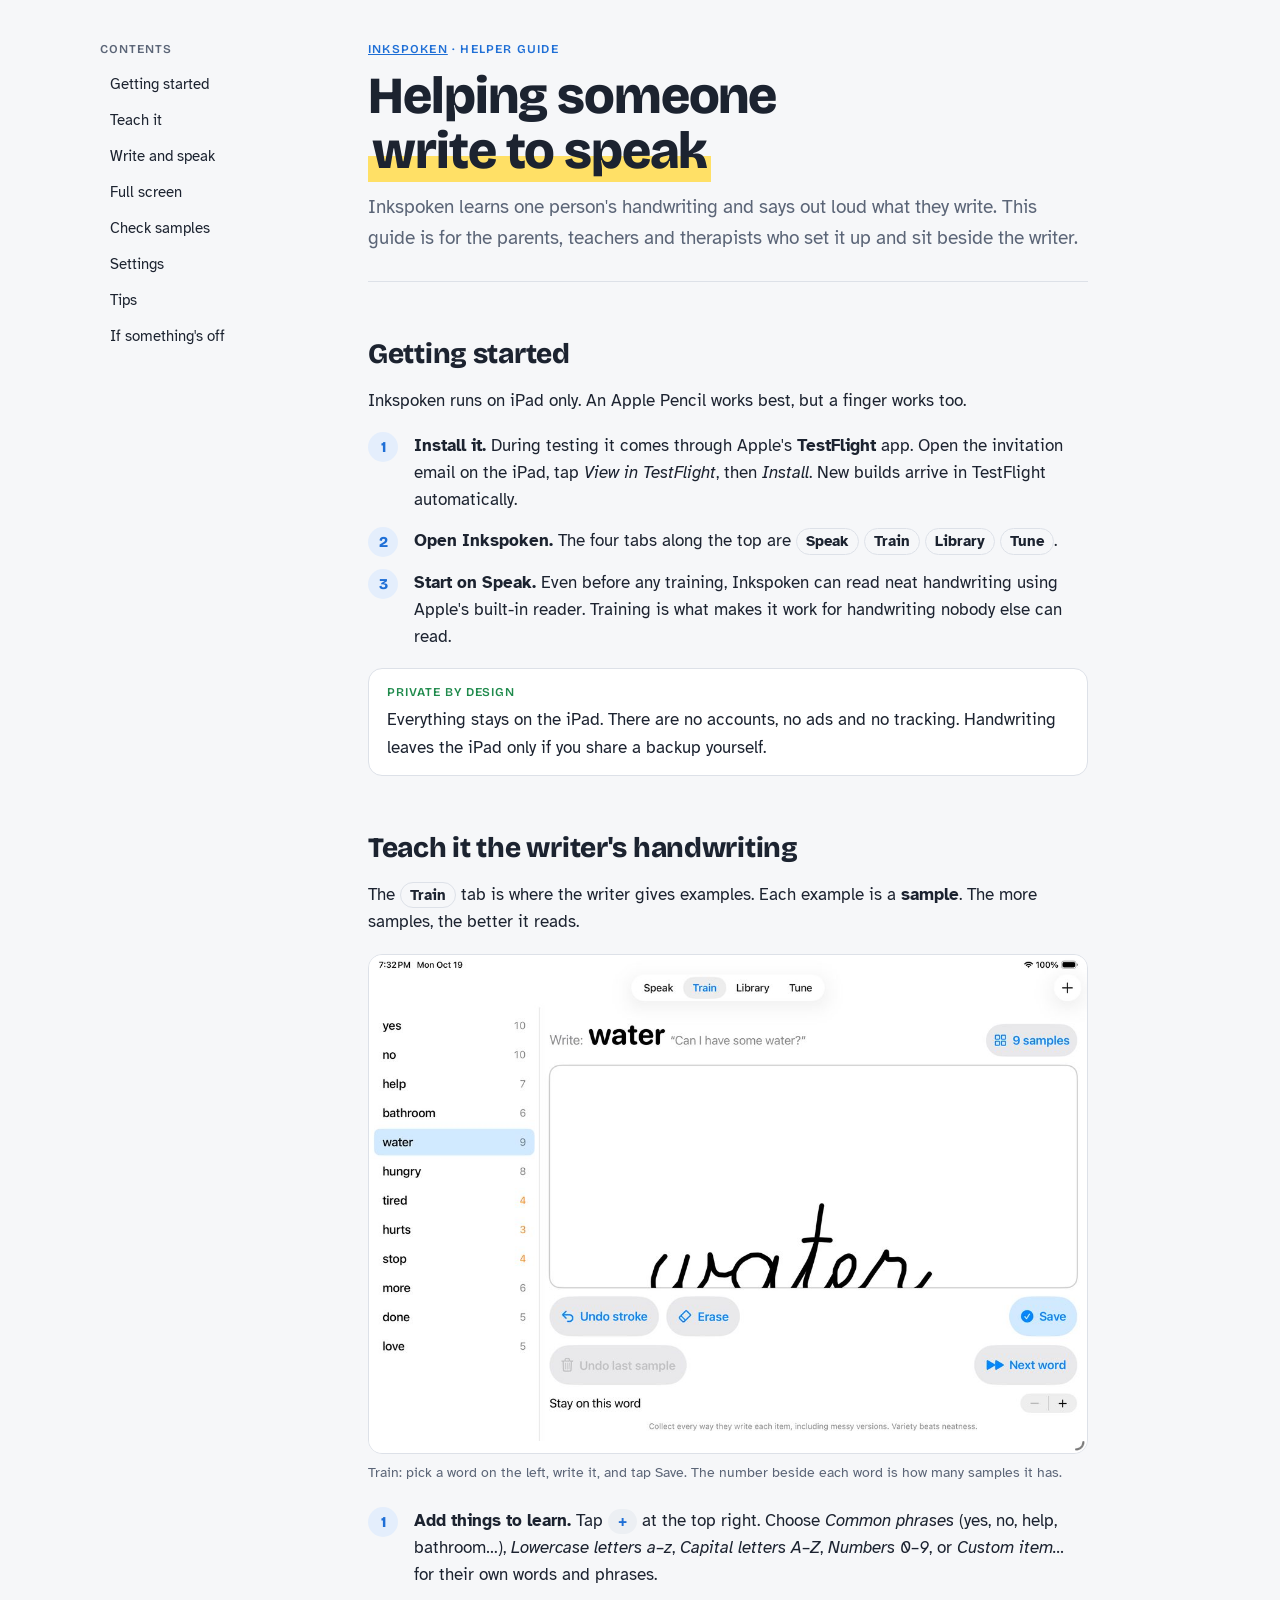
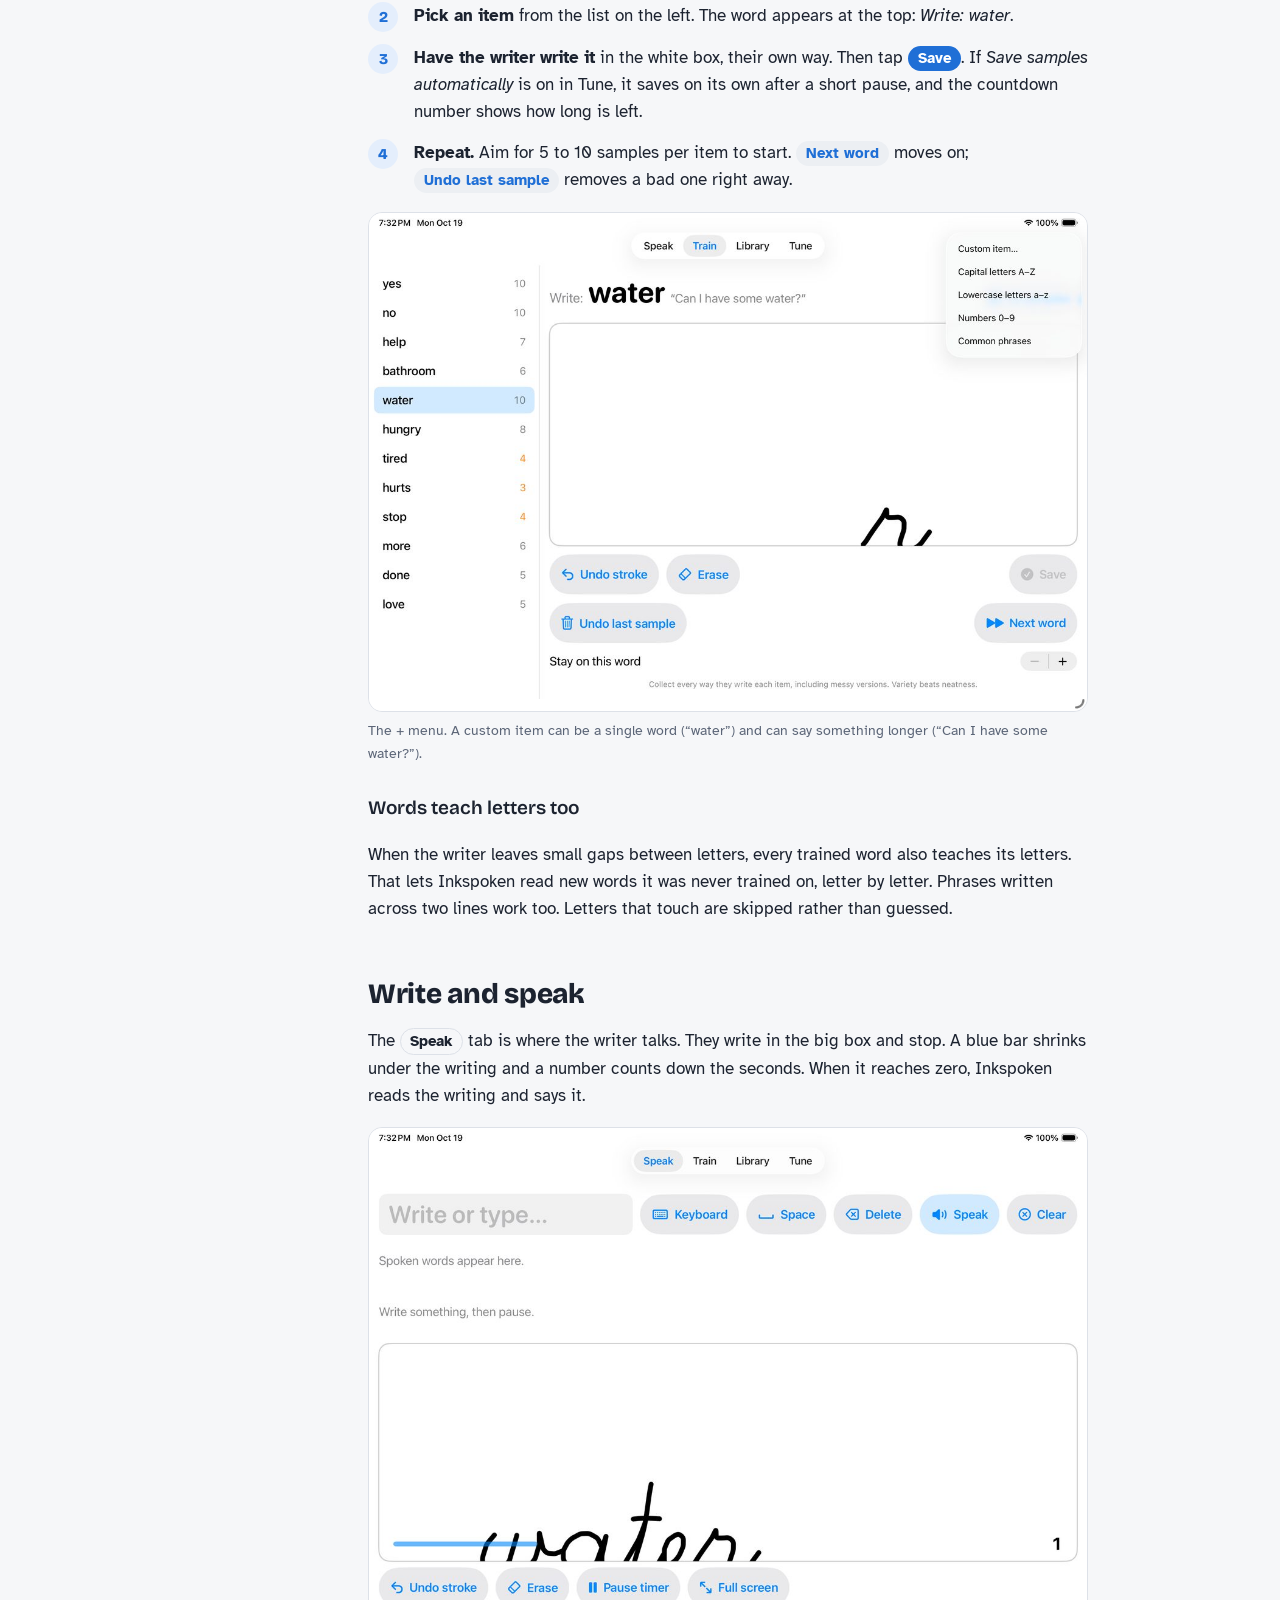
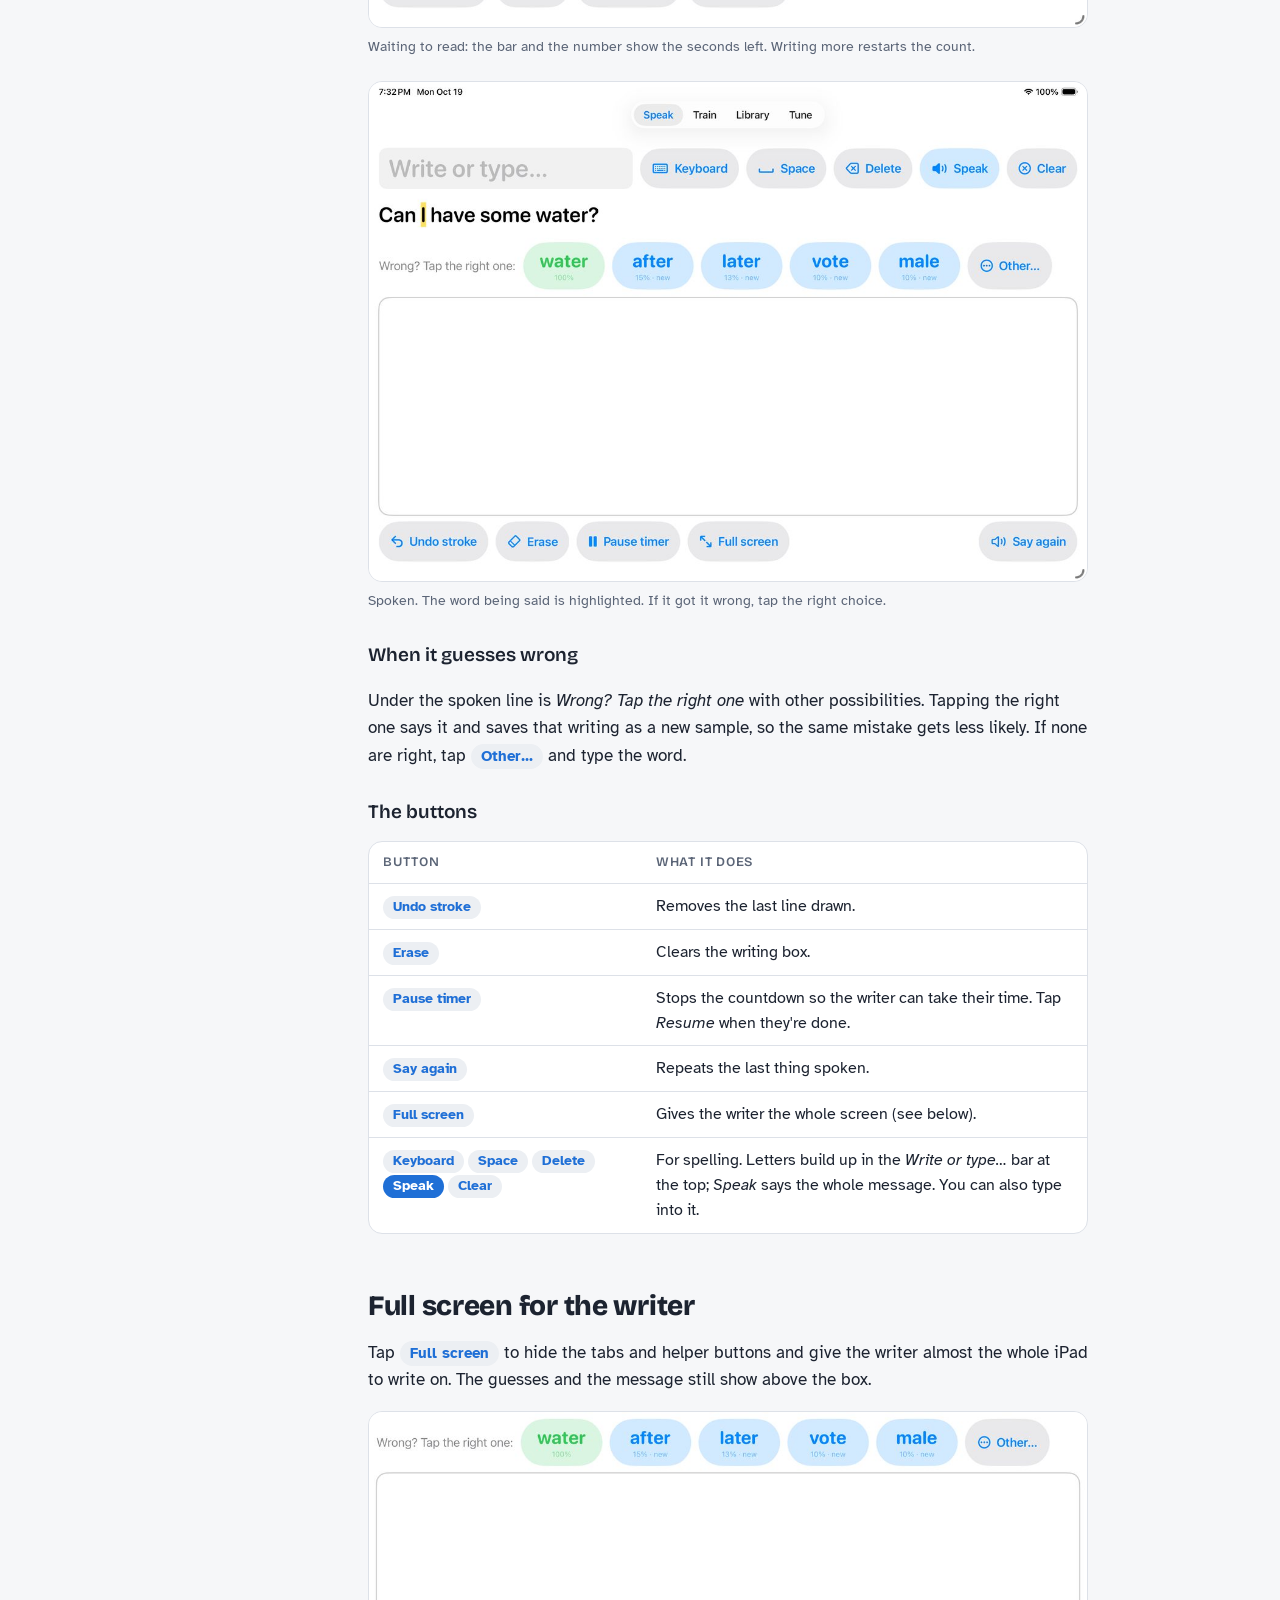
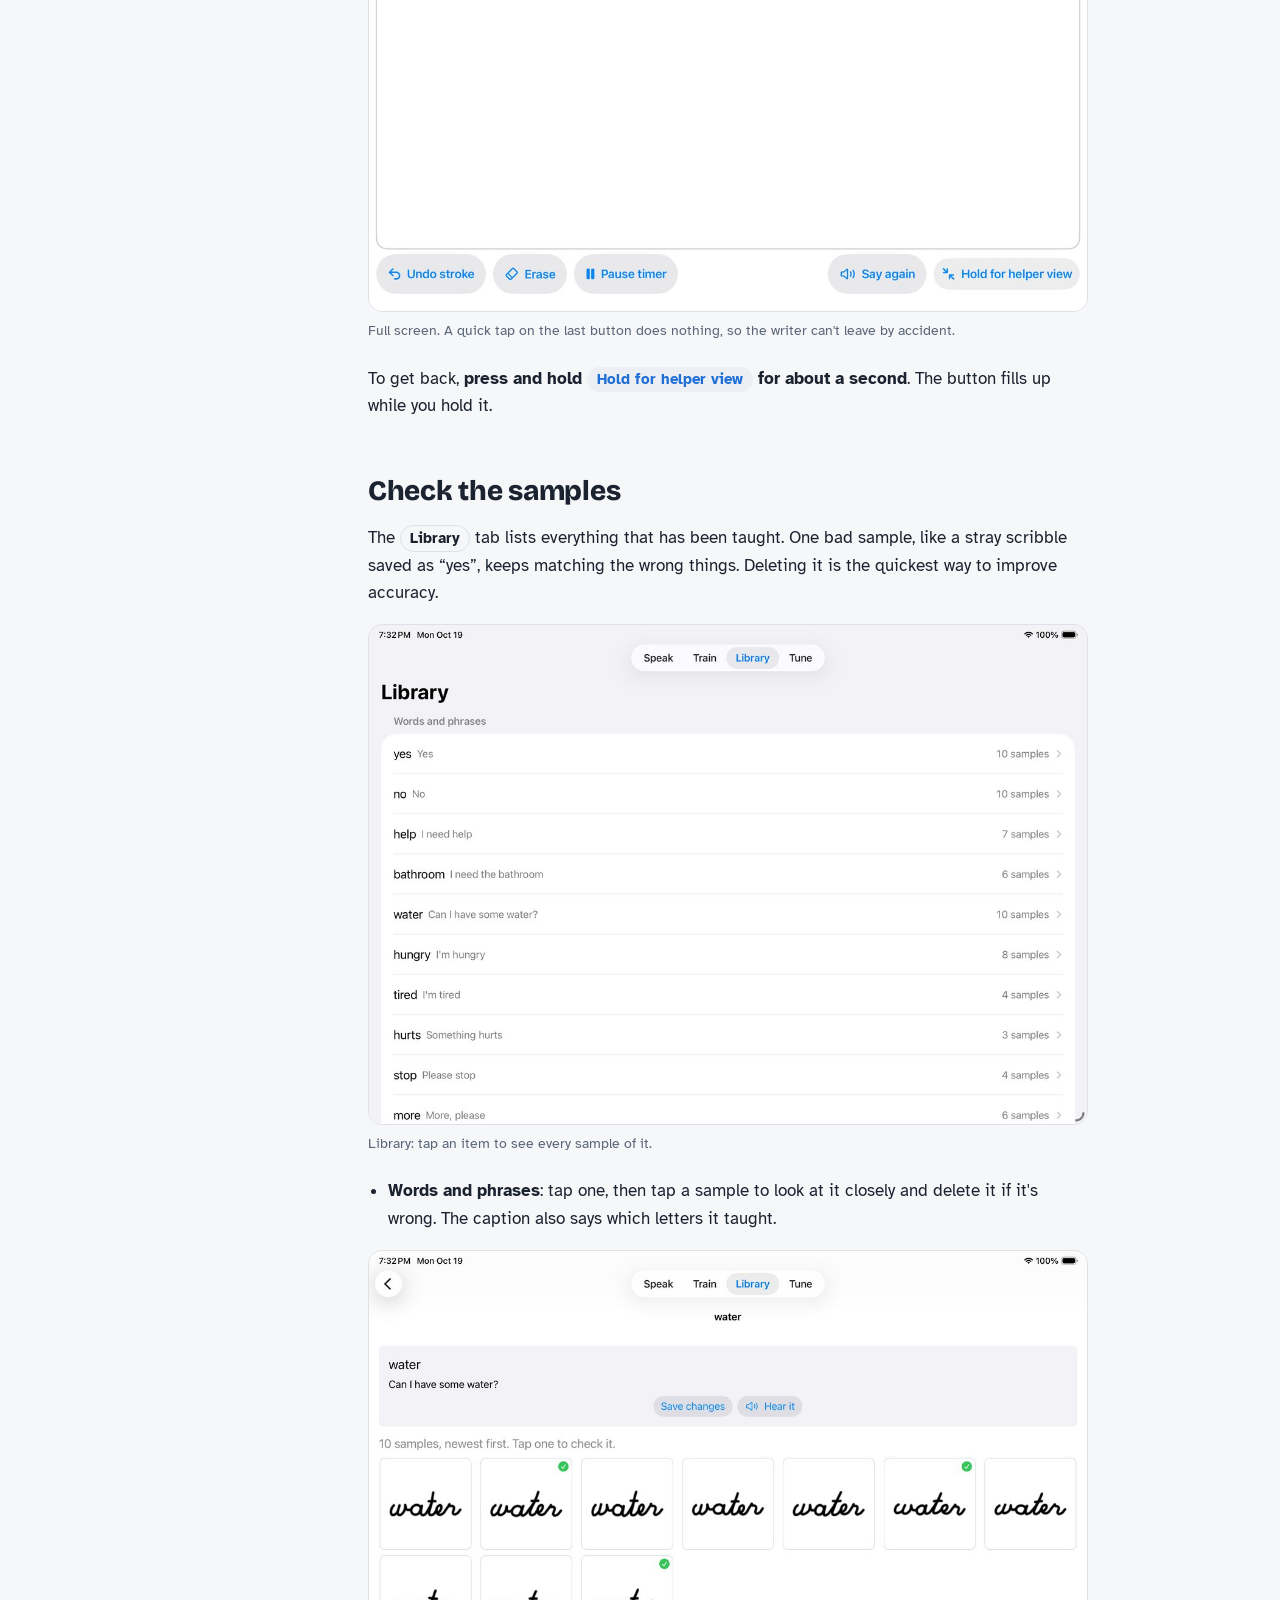
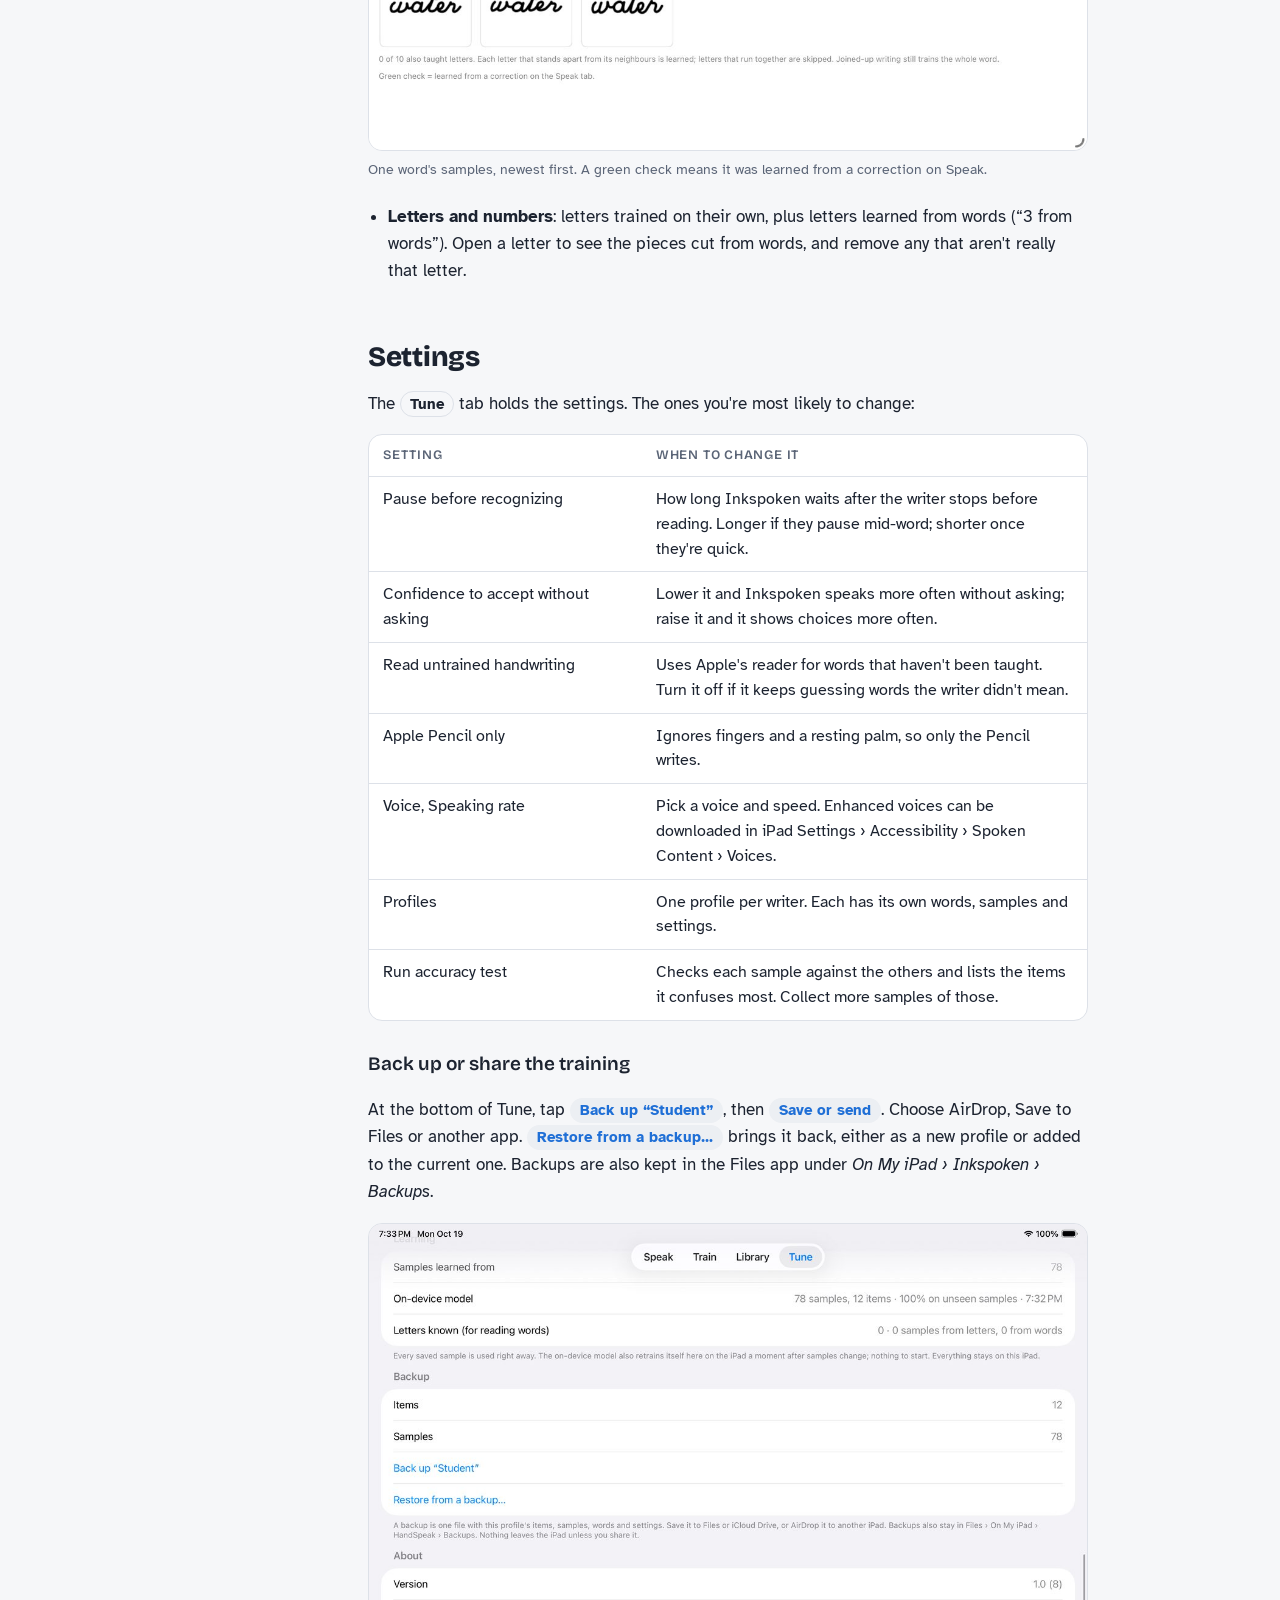
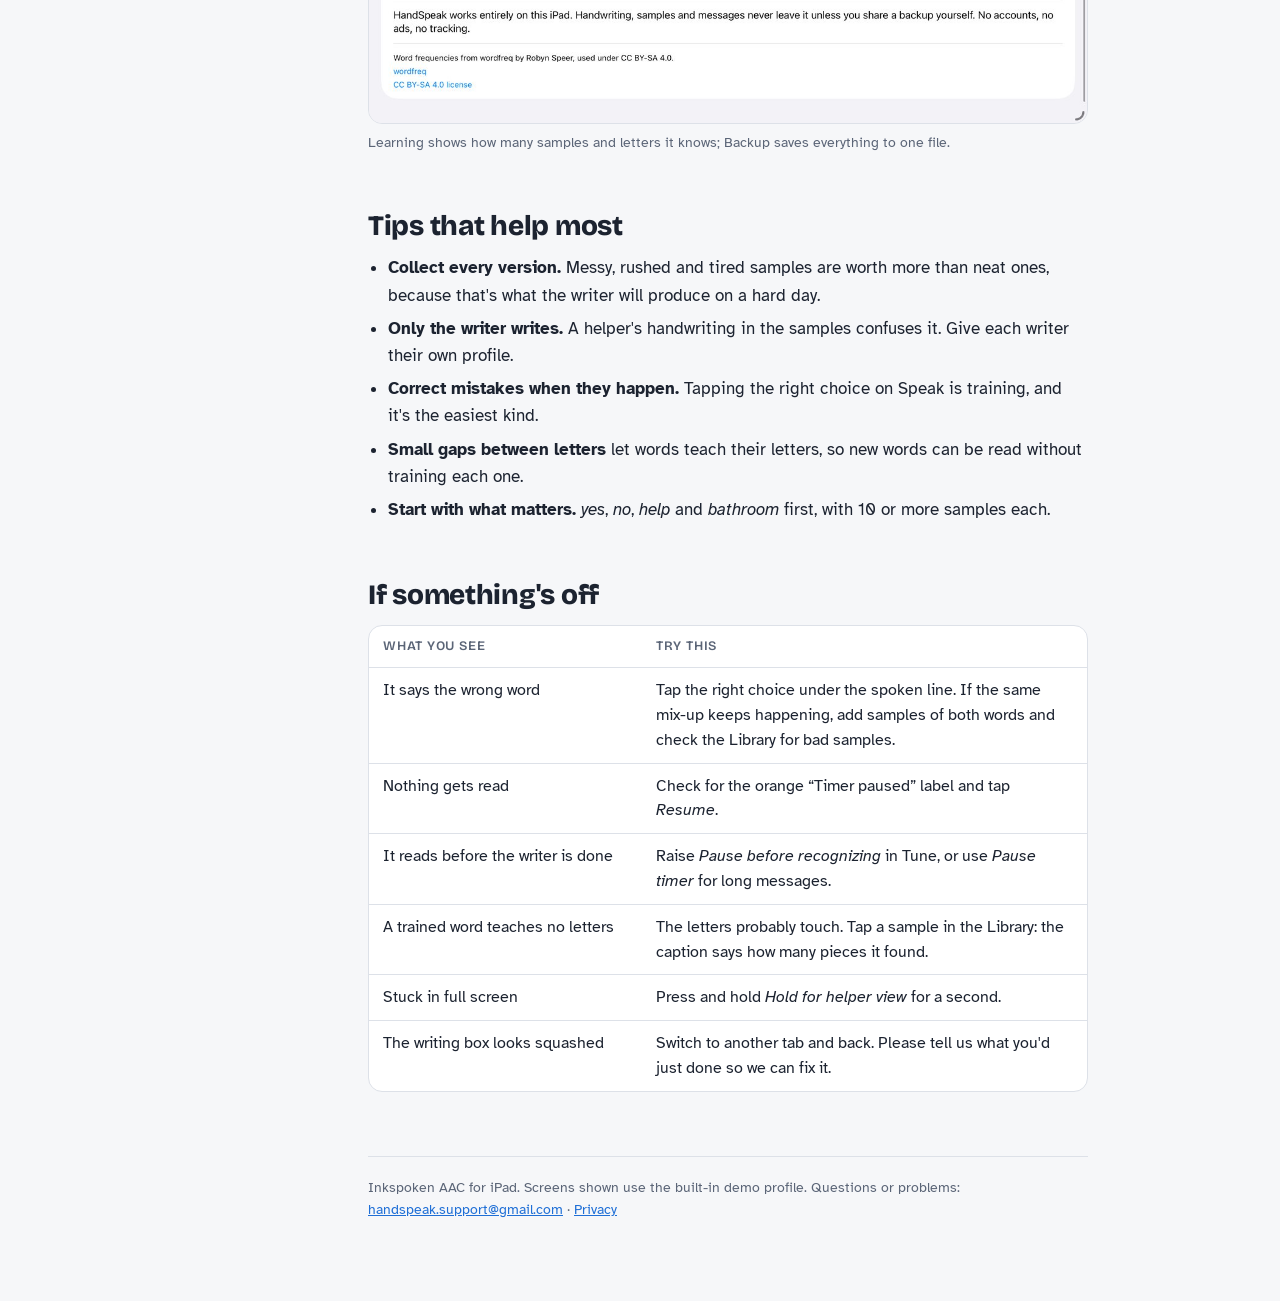
==== commit 6cbe1cf8: "Rename HandSpeak to Inkspoken Co-Authored-By: Claude Opus 5.5 <noreply@anthropic.com> Claude-Session" ====
--- a/guide/index.html
+++ b/guide/index.html
@@ -3,7 +3,7 @@
 <head>
 <meta charset="utf-8">
 <meta name="viewport" content="width=device-width, initial-scale=1, viewport-fit=cover">
-<title>HandSpeak Helper Guide</title>
+<title>Inkspoken Helper Guide</title>
 <link rel="icon" href="../icon.png">
 <link rel="preconnect" href="https://fonts.googleapis.com">
 <link rel="preconnect" href="https://fonts.gstatic.com" crossorigin>
@@ -113,18 +113,18 @@
 
   <main>
     <header class="hero">
-      <p class="eyebrow"><a href="../index.html">HandSpeak</a> · Helper guide</p>
+      <p class="eyebrow"><a href="../index.html">Inkspoken</a> · Helper guide</p>
       <h1>Helping someone <span class="hl">write to speak</span></h1>
-      <p class="lede">HandSpeak learns one person's handwriting and says out loud what they write. This guide is for the parents, teachers and therapists who set it up and sit beside the writer.</p>
+      <p class="lede">Inkspoken learns one person's handwriting and says out loud what they write. This guide is for the parents, teachers and therapists who set it up and sit beside the writer.</p>
     </header>
 
     <section id="start">
       <h2>Getting started</h2>
-      <p>HandSpeak runs on iPad only. An Apple Pencil works best, but a finger works too.</p>
+      <p>Inkspoken runs on iPad only. An Apple Pencil works best, but a finger works too.</p>
       <ol class="steps">
         <li><strong>Install it.</strong> During testing it comes through Apple's <strong>TestFlight</strong> app. Open the invitation email on the iPad, tap <em>View in TestFlight</em>, then <em>Install</em>. New builds arrive in TestFlight automatically.</li>
-        <li><strong>Open HandSpeak.</strong> The four tabs along the top are <span class="tab">Speak</span> <span class="tab">Train</span> <span class="tab">Library</span> <span class="tab">Tune</span>.</li>
-        <li><strong>Start on Speak.</strong> Even before any training, HandSpeak can read neat handwriting using Apple's built-in reader. Training is what makes it work for handwriting nobody else can read.</li>
+        <li><strong>Open Inkspoken.</strong> The four tabs along the top are <span class="tab">Speak</span> <span class="tab">Train</span> <span class="tab">Library</span> <span class="tab">Tune</span>.</li>
+        <li><strong>Start on Speak.</strong> Even before any training, Inkspoken can read neat handwriting using Apple's built-in reader. Training is what makes it work for handwriting nobody else can read.</li>
       </ol>
       <div class="note"><span class="label">Private by design</span><p>Everything stays on the iPad. There are no accounts, no ads and no tracking. Handwriting leaves the iPad only if you share a backup yourself.</p></div>
     </section>
@@ -147,12 +147,12 @@
         <figcaption>The + menu. A custom item can be a single word (“water”) and can say something longer (“Can I have some water?”).</figcaption>
       </figure>
       <h3>Words teach letters too</h3>
-      <p>When the writer leaves small gaps between letters, every trained word also teaches its letters. That lets HandSpeak read new words it was never trained on, letter by letter. Phrases written across two lines work too. Letters that touch are skipped rather than guessed.</p>
+      <p>When the writer leaves small gaps between letters, every trained word also teaches its letters. That lets Inkspoken read new words it was never trained on, letter by letter. Phrases written across two lines work too. Letters that touch are skipped rather than guessed.</p>
     </section>
 
     <section id="speak">
       <h2>Write and speak</h2>
-      <p>The <span class="tab">Speak</span> tab is where the writer talks. They write in the big box and stop. A blue bar shrinks under the writing and a number counts down the seconds. When it reaches zero, HandSpeak reads the writing and says it.</p>
+      <p>The <span class="tab">Speak</span> tab is where the writer talks. They write in the big box and stop. A blue bar shrinks under the writing and a number counts down the seconds. When it reaches zero, Inkspoken reads the writing and says it.</p>
       <figure>
         <img src="img/speak-writing.jpg" alt="The Speak tab with the word water written in the box, a shrinking blue bar and the number 1 counting down." width="1180" height="820">
         <figcaption>Waiting to read: the bar and the number show the seconds left. Writing more restarts the count.</figcaption>
@@ -215,8 +215,8 @@
         <table>
           <thead><tr><th>Setting</th><th>When to change it</th></tr></thead>
           <tbody>
-            <tr><td>Pause before recognizing</td><td>How long HandSpeak waits after the writer stops before reading. Longer if they pause mid-word; shorter once they're quick.</td></tr>
-            <tr><td>Confidence to accept without asking</td><td>Lower it and HandSpeak speaks more often without asking; raise it and it shows choices more often.</td></tr>
+            <tr><td>Pause before recognizing</td><td>How long Inkspoken waits after the writer stops before reading. Longer if they pause mid-word; shorter once they're quick.</td></tr>
+            <tr><td>Confidence to accept without asking</td><td>Lower it and Inkspoken speaks more often without asking; raise it and it shows choices more often.</td></tr>
             <tr><td>Read untrained handwriting</td><td>Uses Apple's reader for words that haven't been taught. Turn it off if it keeps guessing words the writer didn't mean.</td></tr>
             <tr><td>Apple Pencil only</td><td>Ignores fingers and a resting palm, so only the Pencil writes.</td></tr>
             <tr><td>Voice, Speaking rate</td><td>Pick a voice and speed. Enhanced voices can be downloaded in iPad Settings › Accessibility › Spoken Content › Voices.</td></tr>
@@ -226,7 +226,7 @@
         </table>
       </div>
       <h3>Back up or share the training</h3>
-      <p>At the bottom of Tune, tap <span class="btn">Back up “Student”</span>, then <span class="btn">Save or send</span>. Choose AirDrop, Save to Files or another app. <span class="btn">Restore from a backup…</span> brings it back, either as a new profile or added to the current one. Backups are also kept in the Files app under <em>On My iPad › HandSpeak › Backups</em>.</p>
+      <p>At the bottom of Tune, tap <span class="btn">Back up “Student”</span>, then <span class="btn">Save or send</span>. Choose AirDrop, Save to Files or another app. <span class="btn">Restore from a backup…</span> brings it back, either as a new profile or added to the current one. Backups are also kept in the Files app under <em>On My iPad › Inkspoken › Backups</em>.</p>
       <figure>
         <img src="img/tune-backup.jpg" alt="The Tune tab scrolled to Learning, Backup and About sections, with Back up Student and Restore from a backup." width="1180" height="820">
         <figcaption>Learning shows how many samples and letters it knows; Backup saves everything to one file.</figcaption>
@@ -262,7 +262,7 @@
     </section>
 
     <footer>
-      HandSpeak AAC for iPad. Screens shown use the built-in demo profile. Questions or problems: <a href="mailto:handspeak.support@gmail.com">handspeak.support@gmail.com</a> · <a href="../privacy.html">Privacy</a>
+      Inkspoken AAC for iPad. Screens shown use the built-in demo profile. Questions or problems: <a href="mailto:handspeak.support@gmail.com">handspeak.support@gmail.com</a> · <a href="../privacy.html">Privacy</a>
     </footer>
   </main>
 </div>
